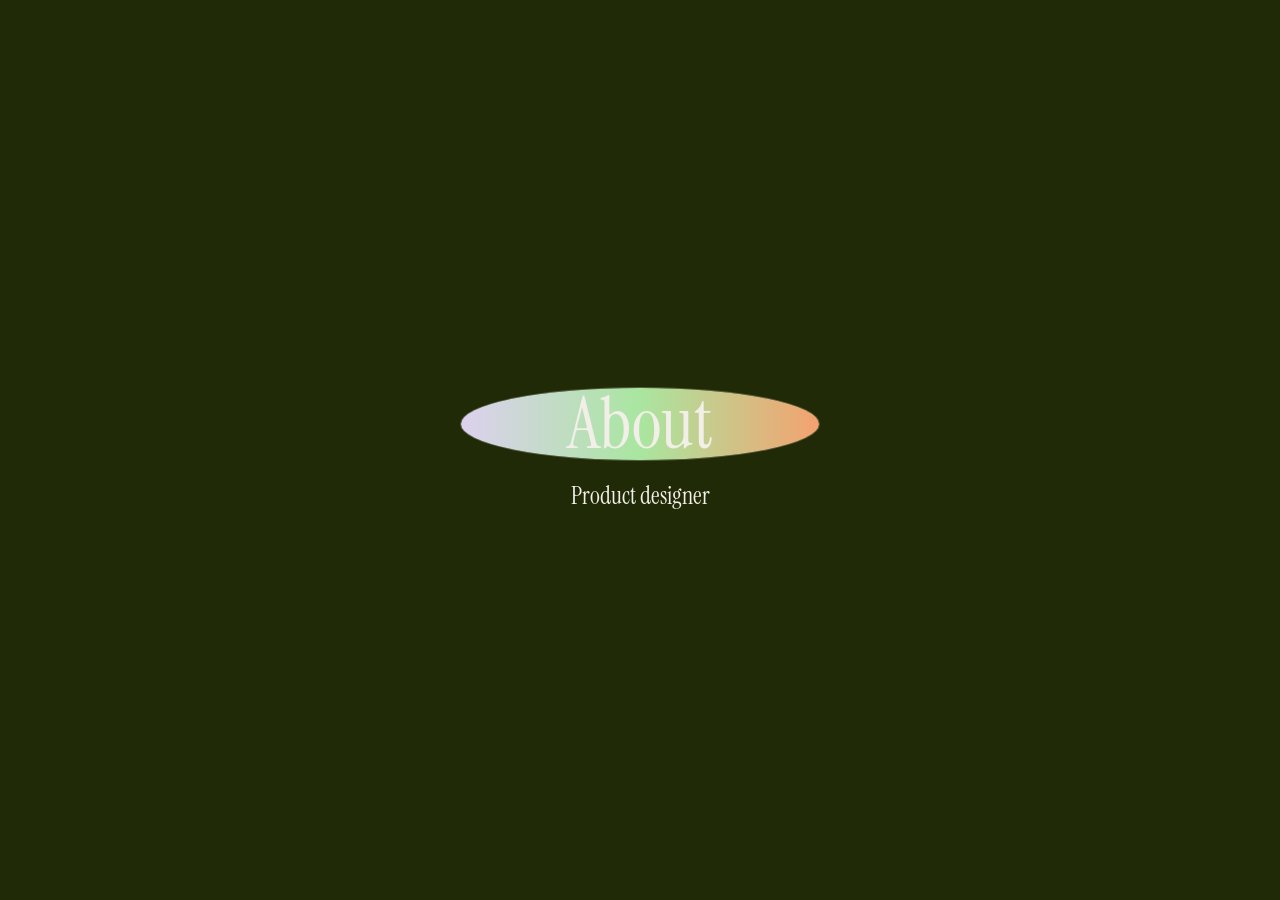
==== about.html @ 9cbb0973 "Initial portfolio site" ====
<!doctype html>
<html lang="fr">
  <head>
    <meta charset="UTF-8" />
    <meta name="viewport" content="width=device-width, initial-scale=1.0" />
    <meta name="description" content="About Chloé Chen, Product Designer in Paris." />
    <title>About — Chloé Chen</title>
    <link rel="preconnect" href="https://fonts.googleapis.com" />
    <link rel="preconnect" href="https://fonts.gstatic.com" crossorigin />
    <link
      href="https://fonts.googleapis.com/css2?family=Geist:wght@300;400;500;600&family=Instrument+Serif:ital,wght@0,400;1,400&display=swap"
      rel="stylesheet"
    />
    <link rel="stylesheet" href="./src/styles.css?v=15" />
  </head>
  <body class="is-loading" data-page="about">
    <a class="skip-link" href="#main">Aller au contenu</a>
    <div class="loader" id="loader" aria-hidden="true">
      <div class="loader-mark"><span>About</span><i></i></div>
      <p>Product designer</p>
    </div>
    <div class="page-texture" aria-hidden="true"></div>

    <header class="header" aria-label="Portfolio navigation">
      <a class="brand" href="./index.html" aria-label="Chloé Chen home">
        <span>CC</span>
        <strong>Chloé Chen</strong>
      </a>
      <div class="header-center">
        <span>Product designer</span>
        <span>Paris</span>
      </div>
      <nav class="nav" aria-label="Main navigation">
        <a href="./index.html">Home</a>
        <a href="./work.html">Work</a>
        <a class="is-active" href="./about.html">About</a>
        <a href="./contact.html">Contact</a>
      </nav>
    </header>

    <main class="page-main" id="main">
      <section class="about-page">
        <div class="about-copy reveal">
          <p class="eyebrow">About</p>
          <h1>I connect product logic, visual direction and interactive prototyping.</h1>
          <p>
            Product designer based in Paris, working across UX strategy, interface systems, brand expression,
            motion and vibe coding. This page will later hold the full personal story, experience and skills.
          </p>
        </div>
        <div class="about-image reveal">
          <img src="./assets/home/about.jpg" alt="Portrait and visual mood of Chloé Chen" loading="lazy" />
        </div>
      </section>
    </main>

    <script src="./src/main.js?v=13"></script>
  </body>
</html>
---- src/styles.css ----
:root {
  --paper: #f1efe7;
  --paper-deep: #e2dfd2;
  --ink: #344314;
  --ink-soft: rgba(52, 67, 20, 0.68);
  --night: #202a06;
  --lilac: #ddd1ef;
  --blue: #cfe9f8;
  --green: #a9e6a0;
  --orange: #f4a26f;
  --rose: #efb9c8;
  --cream: #fff9da;
  --line: rgba(52, 67, 20, 0.16);
  --line-strong: rgba(52, 67, 20, 0.34);
  --font-sans: "Geist", -apple-system, BlinkMacSystemFont, "Segoe UI", sans-serif;
  --font-serif: "Instrument Serif", Georgia, serif;
  --grid: minmax(20px, 50px) repeat(5, minmax(0, 1fr)) minmax(20px, 50px);
  --ease: cubic-bezier(0.22, 1, 0.36, 1);
}

* {
  box-sizing: border-box;
}

html {
  scroll-behavior: smooth;
  overflow-x: hidden;
  background: var(--paper);
}

body {
  margin: 0;
  overflow-x: hidden;
  color: var(--ink);
  background: var(--paper);
  font-family: var(--font-sans);
  font-size: 16px;
  font-weight: 300;
  line-height: 1.45;
  letter-spacing: 0;
}

body.lightbox-open,
body.is-loading {
  overflow: hidden;
}

body::before {
  position: fixed;
  inset: 0;
  z-index: 0;
  pointer-events: none;
  content: "";
  background-image: linear-gradient(
    90deg,
    transparent 49px,
    rgba(52, 67, 20, 0.08) 50px,
    transparent 51px
  );
  background-size: calc((100vw - 100px) / 5) 100%;
  background-position: 50px 0;
}

img {
  display: block;
  width: 100%;
}

a {
  color: inherit;
  text-decoration: none;
}

button {
  border: 0;
  color: inherit;
  font: inherit;
  cursor: pointer;
}

h1,
h2,
h3,
h4,
p,
dl,
dd {
  margin: 0;
}

main,
.header,
.page-texture {
  position: relative;
  z-index: 1;
}

.skip-link {
  position: fixed;
  top: 12px;
  left: 12px;
  z-index: 5000;
  padding: 10px 14px;
  background: var(--night);
  color: var(--paper);
  transform: translateY(-150%);
}

.skip-link:focus {
  transform: translateY(0);
}

.page-texture {
  position: fixed;
  inset: 0;
  z-index: 2;
  pointer-events: none;
  opacity: 0.18;
  mix-blend-mode: multiply;
  background-image: radial-gradient(circle at 20% 10%, rgba(255, 255, 255, 0.6), transparent 26%);
}

.loader {
  position: fixed;
  inset: 0;
  z-index: 4000;
  display: grid;
  place-items: center;
  gap: 18px;
  align-content: center;
  color: var(--paper);
  background: var(--night);
  transition: transform 900ms var(--ease), visibility 900ms var(--ease);
}

.loader.is-hidden {
  visibility: hidden;
  transform: translateY(-100%);
}

.loader-mark {
  position: relative;
  width: min(360px, 68vw);
  height: 74px;
  display: grid;
  place-items: center;
  border: 1px solid rgba(241, 239, 231, 0.26);
  border-radius: 50%;
  overflow: hidden;
}

.loader-mark span {
  position: relative;
  z-index: 2;
  font-family: var(--font-serif);
  font-size: clamp(42px, 9vw, 72px);
  line-height: 1;
}

.loader-mark i {
  position: absolute;
  inset: 0;
  transform: scaleX(0);
  transform-origin: left;
  background: linear-gradient(90deg, var(--lilac), var(--green), var(--orange));
  animation: loaderFill 1200ms var(--ease) forwards;
}

.loader p {
  font-family: var(--font-serif);
  font-size: 24px;
}

@keyframes loaderFill {
  to {
    transform: scaleX(1);
  }
}

.header {
  position: fixed;
  top: 0;
  left: 0;
  z-index: 1000;
  display: grid;
  grid-template-columns: 1fr 2fr 1fr;
  align-items: start;
  width: 100%;
  padding: 42px 50px;
  pointer-events: none;
}

.brand,
.nav a {
  pointer-events: auto;
}

.brand {
  display: inline-flex;
  align-items: center;
  gap: 12px;
  width: max-content;
  min-height: 44px;
  font-weight: 500;
}

.brand span {
  display: grid;
  place-items: center;
  width: 42px;
  height: 42px;
  border: 1px solid var(--line-strong);
  border-radius: 50%;
  font-size: 13px;
}

.brand strong,
.header-center,
.nav a,
.eyebrow {
  font-size: 13px;
  font-weight: 400;
}

.header-center {
  display: grid;
  grid-template-columns: 1fr 1fr;
  gap: 24px;
  color: var(--ink-soft);
}

.nav {
  display: flex;
  flex-direction: column;
  align-items: flex-end;
  gap: 5px;
}

.nav a {
  min-height: 30px;
  position: relative;
  transition: opacity 220ms ease, transform 220ms var(--ease);
}

.nav a:hover,
.nav a:focus-visible {
  opacity: 0.65;
  transform: translateX(-4px);
}

.nav a.is-active::before {
  position: absolute;
  top: 0.62em;
  left: -12px;
  width: 5px;
  height: 5px;
  border-radius: 50%;
  background: currentColor;
  content: "";
}

.hero {
  position: relative;
  isolation: isolate;
  min-height: 100svh;
  display: grid;
  place-items: center;
  padding: 132px 50px 86px;
  overflow: hidden;
}

.floating-field {
  position: absolute;
  inset: 0;
  z-index: 0;
  pointer-events: none;
  overflow: hidden;
  perspective: 900px;
}

.float-shape {
  position: absolute;
  display: block;
  will-change: transform;
  animation: drift 14s ease-in-out infinite alternate;
}

.float-shape--glow {
  width: clamp(520px, 38vw, 760px);
  aspect-ratio: 1;
  border-radius: 50%;
  opacity: 0.95;
  filter: blur(14px);
  background:
    radial-gradient(circle at 31% 32%, rgba(244, 103, 50, 0.98), transparent 34%),
    radial-gradient(circle at 61% 55%, rgba(218, 198, 235, 0.96), transparent 45%),
    radial-gradient(circle at 37% 72%, rgba(193, 228, 247, 0.64), transparent 42%);
}

.float-shape--mist {
  width: clamp(520px, 43vw, 860px);
  aspect-ratio: 1;
  border-radius: 50%;
  opacity: 0.96;
  filter: blur(16px);
  background:
    radial-gradient(circle at 44% 34%, rgba(193, 228, 247, 0.96), transparent 42%),
    radial-gradient(circle at 66% 68%, rgba(218, 198, 235, 0.94), transparent 46%);
}

.float-shape--mist::before {
  position: absolute;
  inset: 18% 24%;
  content: "";
  border-radius: 50%;
  opacity: 0.32;
  filter: blur(4px);
  background: repeating-linear-gradient(
    18deg,
    rgba(255, 255, 255, 0) 0 16px,
    rgba(255, 255, 255, 0.72) 17px 24px,
    rgba(255, 255, 255, 0) 25px 44px
  );
}

.float-shape--burst {
  width: clamp(120px, 13vw, 230px);
  aspect-ratio: 1;
  opacity: 0.95;
  background: conic-gradient(from 12deg, rgba(193, 228, 247, 0.95), rgba(218, 198, 235, 0.66), rgba(147, 221, 137, 0.88), rgba(193, 228, 247, 0.95));
  clip-path: polygon(
    50% 0%,
    61% 32%,
    95% 14%,
    68% 43%,
    100% 50%,
    68% 57%,
    95% 86%,
    61% 68%,
    50% 100%,
    39% 68%,
    5% 86%,
    32% 57%,
    0% 50%,
    32% 43%,
    5% 14%,
    39% 32%
  );
}

.float-shape--asterisk {
  width: clamp(58px, 5.2vw, 96px);
  aspect-ratio: 1;
  opacity: 0.96;
  background: linear-gradient(120deg, rgba(255, 255, 255, 0.78), rgba(147, 221, 137, 0.96));
  clip-path: polygon(
    42% 0,
    58% 0,
    58% 32%,
    86% 14%,
    100% 30%,
    70% 50%,
    100% 70%,
    86% 86%,
    58% 68%,
    58% 100%,
    42% 100%,
    42% 68%,
    14% 86%,
    0 70%,
    30% 50%,
    0 30%,
    14% 14%,
    42% 32%
  );
}

.float-shape--leaf {
  width: clamp(300px, 25vw, 520px);
  aspect-ratio: 1;
  border-radius: 50%;
  opacity: 0.96;
  background: #93dd89;
}

.float-shape--diamond {
  width: clamp(100px, 11vw, 190px);
  aspect-ratio: 1;
  opacity: 0.8;
  background: conic-gradient(from 45deg, rgba(193, 228, 247, 0.9), rgba(218, 198, 235, 0.82), rgba(147, 221, 137, 0.9), rgba(255, 249, 196, 0.72), rgba(193, 228, 247, 0.9));
  clip-path: polygon(50% 0, 100% 50%, 50% 100%, 0 50%);
}

.shape-dawn {
  left: 8vw;
  top: 17vh;
  animation-delay: -1s;
}

.shape-sky {
  right: 1vw;
  top: 21vh;
  animation-delay: -3s;
}

.shape-spark {
  left: 4vw;
  top: 33vh;
  animation-delay: -2s;
}

.shape-asterisk {
  left: 23vw;
  top: 24vh;
  animation-delay: -6s;
}

.shape-leaf {
  right: -15vw;
  bottom: 4vh;
  animation-delay: -5s;
}

.shape-diamond {
  right: 19vw;
  bottom: 8vh;
  animation-delay: -4s;
}

@keyframes drift {
  0% {
    transform: translate3d(0, 0, 0) rotate(-2deg);
  }
  100% {
    transform: translate3d(12px, -16px, 40px) rotate(3deg);
  }
}

.hero-content {
  position: relative;
  z-index: 3;
  width: min(1240px, 100%);
  margin-top: 24px;
  text-align: center;
}

.pill {
  display: inline-flex;
  align-items: center;
  min-height: 34px;
  margin-bottom: 34px;
  padding: 6px 16px;
  border: 1px solid var(--line-strong);
  border-radius: 50px;
  background: rgba(241, 239, 231, 0.48);
  backdrop-filter: blur(12px);
  font-size: 14px;
  font-weight: 400;
}

.hero h1 {
  max-width: 1180px;
  margin: 0 auto;
  font-family: var(--font-serif);
  font-size: clamp(56px, 6.15vw, 118px);
  font-weight: 400;
  line-height: 1.05;
}

.hero-actions {
  display: grid;
  grid-template-columns: minmax(0, 520px) auto;
  gap: 40px;
  align-items: end;
  max-width: 1060px;
  margin: 66px auto 0;
  padding-top: 28px;
  border-top: 1px solid var(--line);
  text-align: left;
}

.hero-actions p {
  color: var(--ink-soft);
  font-size: 18px;
}

.round-link {
  display: inline-flex;
  align-items: center;
  justify-self: end;
  gap: 14px;
  min-height: 48px;
  font-weight: 500;
}

.round-link i {
  display: grid;
  place-items: center;
  width: 46px;
  height: 46px;
  border: 1px solid currentColor;
  border-radius: 50%;
  font-style: normal;
  transition: transform 220ms var(--ease), background 220ms ease, color 220ms ease;
}

.round-link:hover i,
.round-link:focus-visible i {
  color: var(--paper);
  background: var(--ink);
  transform: translateY(4px);
}

.practice {
  position: relative;
  z-index: 3;
  min-height: 240vh;
  display: block;
  padding: 0 50px;
  overflow: visible;
}

.orbit-wrap {
  position: fixed;
  top: 50%;
  left: 50%;
  width: min(820px, 66vw);
  margin: 0;
  aspect-ratio: 1;
  display: grid;
  place-items: center;
  opacity: 0;
  visibility: hidden;
  pointer-events: none;
  transform: translate3d(-50%, -50%, 0);
  transition: opacity 120ms linear, visibility 120ms linear;
  will-change: transform;
}

.orbit-wrap.is-active {
  opacity: 1;
  visibility: visible;
}

.skill-orbit {
  position: absolute;
  inset: 10.5%;
  border: 1.4px solid rgba(52, 67, 20, 0.32);
  border-radius: 50%;
  opacity: 0;
  will-change: opacity, transform;
}

.skill-globe {
  position: absolute;
  width: clamp(260px, 20vw, 430px);
  aspect-ratio: 1;
  display: grid;
  place-items: center;
  border-radius: 50%;
  color: rgba(255, 255, 255, 0.95);
  font-family: var(--font-serif);
  font-size: clamp(34px, 2.15vw, 48px);
  line-height: 0.95;
  text-align: center;
  opacity: 1;
  isolation: isolate;
  transform-origin: center;
  will-change: opacity, transform;
}

.skill-globe::before {
  position: absolute;
  inset: -16%;
  content: "";
  border-radius: 50%;
  z-index: -2;
  opacity: 0.96;
  filter: blur(14px);
  background: var(--globe-bg);
}

.skill-globe::after {
  position: absolute;
  inset: 18%;
  z-index: -1;
  content: "";
  border-radius: 50%;
  opacity: 0.3;
  filter: blur(5px);
  background: repeating-linear-gradient(
    20deg,
    rgba(255, 255, 255, 0) 0 20px,
    rgba(255, 255, 255, 0.7) 21px 31px,
    rgba(255, 255, 255, 0) 32px 56px
  );
}

.skill-globe span {
  position: relative;
  z-index: 2;
  opacity: 0;
  text-shadow: 0 1px 12px rgba(52, 67, 20, 0.1);
  will-change: opacity;
}

.skill-globe--interaction {
  left: -6%;
  top: -9%;
  --globe-bg:
    radial-gradient(circle at 38% 32%, rgba(193, 228, 247, 0.98), transparent 42%),
    radial-gradient(circle at 66% 64%, rgba(218, 198, 235, 0.94), transparent 48%);
}

.skill-globe--ui {
  right: -9%;
  top: 27%;
  --globe-bg:
    radial-gradient(circle at 34% 36%, rgba(193, 228, 247, 0.92), transparent 38%),
    radial-gradient(circle at 67% 61%, rgba(147, 221, 137, 0.96), transparent 49%);
}

.skill-globe--visual {
  left: 16%;
  bottom: -22%;
  --globe-bg:
    radial-gradient(circle at 35% 36%, rgba(244, 103, 50, 0.98), transparent 37%),
    radial-gradient(circle at 66% 67%, rgba(218, 198, 235, 0.94), transparent 48%);
}

.orbit-wrap p {
  position: relative;
  z-index: 2;
  font-family: var(--font-serif);
  font-size: clamp(34px, 2.6vw, 56px);
  line-height: 0.98;
  text-align: center;
  opacity: 0;
  will-change: opacity, transform;
}

.eyebrow {
  margin-bottom: 20px;
  color: var(--ink-soft);
  text-transform: uppercase;
}

.work-caption h2,
.case-title h2,
.contact h2 {
  font-family: var(--font-serif);
  font-size: clamp(44px, 6.4vw, 104px);
  font-weight: 400;
  line-height: 0.95;
}

.work-stage {
  position: relative;
  z-index: 4;
  min-height: 130vh;
  display: grid;
  grid-template-columns: var(--grid);
  align-items: center;
  padding: 8vh 0 14vh;
}

body[data-page="home"] .work-stage {
  min-height: 112vh;
}

.screen-device {
  position: sticky;
  top: 15vh;
  grid-column: 2 / 7;
  width: min(1040px, 86vw);
  justify-self: center;
  overflow: hidden;
  border: 1px solid var(--line-strong);
  border-radius: 26px;
  background: #171a12;
  box-shadow: 0 60px 120px rgba(32, 42, 6, 0.24);
}

.device-bar {
  display: flex;
  gap: 8px;
  padding: 14px 18px;
  border-bottom: 1px solid rgba(255, 255, 255, 0.1);
}

.device-bar span {
  width: 10px;
  height: 10px;
  border-radius: 50%;
  background: var(--paper);
  opacity: 0.45;
}

.device-screen {
  aspect-ratio: 16 / 10;
  overflow: hidden;
}

.device-screen img {
  height: 100%;
  object-fit: cover;
  object-position: top;
}

.work-cursor {
  position: absolute;
  left: 50%;
  top: 48%;
  z-index: 5;
  display: grid;
  place-items: center;
  width: 112px;
  height: 112px;
  border-radius: 50%;
  color: var(--ink);
  background: rgba(157, 219, 137, 0.58);
  backdrop-filter: blur(14px);
  text-align: center;
  font-family: var(--font-serif);
  font-size: 20px;
  line-height: 0.95;
  transform: translate(-50%, -50%);
  transition: transform 260ms var(--ease), background 260ms ease;
}

.work-cursor:hover,
.work-cursor:focus-visible {
  background: var(--green);
  transform: translate(-50%, -50%) scale(1.08);
}

.work-caption {
  grid-column: 3 / 6;
  max-width: 620px;
  margin-top: 14vh;
}

.work-caption p:last-child {
  margin-top: 20px;
  color: var(--ink-soft);
  font-size: 18px;
}

.project-index {
  position: relative;
  z-index: 5;
  padding: 6vh 50px 14vh;
}

.home-process {
  position: relative;
  z-index: 5;
  display: grid;
  grid-template-columns: var(--grid);
  padding: 12vh 0 16vh;
  background: var(--paper-deep);
}

.home-process .process-headline,
.home-process .disk-stack {
  grid-column: 2 / 7;
}

.home-process .disk h3 {
  margin-top: 6px;
  font-family: var(--font-serif);
  font-size: clamp(28px, 3vw, 48px);
  font-weight: 400;
  line-height: 1;
}

.home-contact {
  position: relative;
  z-index: 5;
  display: grid;
  place-items: center;
  min-height: 78vh;
  padding: 10vh 50px;
  color: var(--paper);
  background: var(--night);
}

.home-contact::before {
  position: absolute;
  inset: 0;
  content: "";
  opacity: 0.28;
  background:
    radial-gradient(circle at 24% 24%, var(--lilac), transparent 30%),
    radial-gradient(circle at 76% 68%, var(--green), transparent 24%),
    radial-gradient(circle at 50% 100%, var(--orange), transparent 30%);
}

.home-links {
  display: flex;
  justify-content: center;
  gap: 24px;
  margin-top: 34px;
}

.page-main {
  position: relative;
  z-index: 5;
  min-height: 100svh;
  padding: 18vh 50px 10vh;
}

.page-hero {
  max-width: 1080px;
  min-height: 56vh;
  display: flex;
  flex-direction: column;
  justify-content: flex-end;
  padding-bottom: 8vh;
}

.page-hero h1,
.about-copy h1,
.contact-page h1 {
  max-width: 980px;
  font-family: var(--font-serif);
  font-size: clamp(58px, 8vw, 132px);
  font-weight: 400;
  line-height: 0.92;
}

.page-hero > p:last-child,
.about-copy > p,
.contact-page > p {
  max-width: 620px;
  margin-top: 26px;
  color: var(--ink-soft);
  font-size: 18px;
}

.project-index--page {
  padding: 0 0 12vh;
}

.work-detail {
  display: grid;
  grid-template-columns: minmax(0, 0.75fr) minmax(0, 1.25fr);
  gap: 42px;
  align-items: center;
  padding: 12vh 0;
  border-top: 1px solid var(--line);
}

.work-detail-copy h2 {
  font-family: var(--font-serif);
  font-size: clamp(54px, 7vw, 112px);
  font-weight: 400;
  line-height: 0.92;
}

.work-detail-copy p:last-child {
  margin-top: 22px;
  color: var(--ink-soft);
  font-size: 18px;
}

.work-detail-image {
  overflow: hidden;
  border: 1px solid var(--line);
  border-radius: 22px;
  background: var(--paper-deep);
  box-shadow: 0 42px 90px rgba(52, 67, 20, 0.13);
}

.work-detail-image img {
  aspect-ratio: 1.45;
  object-fit: cover;
  object-position: top;
}

.about-page {
  display: grid;
  grid-template-columns: minmax(0, 1.1fr) minmax(260px, 0.72fr);
  gap: 56px;
  align-items: end;
  min-height: 72vh;
}

.about-image {
  overflow: hidden;
  border: 1px solid var(--line);
  border-radius: 46% 54% 48% 52%;
  background: var(--paper-deep);
}

.about-image img {
  aspect-ratio: 0.82;
  height: 100%;
  object-fit: cover;
}

.page-main--contact {
  display: grid;
  place-items: center;
  color: var(--paper);
  background: var(--night);
}

.contact-page {
  max-width: 1000px;
  text-align: center;
}

.contact-page .eyebrow,
.contact-page > p {
  color: rgba(241, 239, 231, 0.74);
}

.contact-page > p {
  margin-right: auto;
  margin-left: auto;
}

.project-line {
  display: grid;
  grid-template-columns: 70px 1.2fr 1.2fr 46px;
  align-items: center;
  min-height: 118px;
  border-top: 1px solid var(--line);
}

.project-line:last-child {
  border-bottom: 1px solid var(--line);
}

.project-line span,
.project-line em {
  color: var(--ink-soft);
  font-style: normal;
}

.project-line strong {
  font-family: var(--font-serif);
  font-size: clamp(36px, 4.5vw, 74px);
  font-weight: 400;
}

.project-line i {
  display: grid;
  place-items: center;
  width: 44px;
  height: 44px;
  border: 1px solid var(--line);
  border-radius: 50%;
  font-style: normal;
}

.case {
  position: relative;
  z-index: 5;
  background: var(--paper-deep);
}

.case-hero {
  display: grid;
  grid-template-columns: var(--grid);
  gap: 30px;
  padding: 16vh 0 8vh;
}

.case-hero--wms {
  min-height: 86vh;
  align-items: end;
}

.case-title {
  grid-column: 2 / 6;
}

.case-title h1 {
  font-family: var(--font-serif);
  font-size: clamp(58px, 8vw, 138px);
  font-weight: 400;
  line-height: 0.92;
}

.case-lede {
  max-width: 760px;
  margin-top: 34px;
  color: var(--ink-soft);
  font-size: clamp(18px, 1.5vw, 24px);
  line-height: 1.45;
}

.case-meta {
  grid-column: 6 / 7;
  display: grid;
  gap: 22px;
  align-self: end;
}

.case-meta div {
  padding-top: 14px;
  border-top: 1px solid var(--line);
}

.case-meta dt {
  color: var(--ink-soft);
  font-size: 12px;
  text-transform: uppercase;
}

.case-meta dd {
  margin-top: 6px;
  font-weight: 400;
}

.case-visual-hero {
  position: relative;
  z-index: 3;
  width: min(1280px, calc(100vw - 100px));
  margin: 0 auto 12vh;
  overflow: hidden;
  border: 1px solid var(--line);
  border-radius: 18px;
  background: var(--paper);
  box-shadow: 0 50px 110px rgba(52, 67, 20, 0.14);
}

.case-visual-hero img {
  aspect-ratio: 16 / 9;
  object-fit: cover;
  object-position: top;
}

.snapshot-strip {
  display: grid;
  grid-template-columns: var(--grid);
  gap: 22px;
  padding: 0 0 12vh;
}

.snapshot-item {
  min-height: 210px;
  padding: 24px 0 0;
  border-top: 1px solid var(--line-strong);
}

.snapshot-item:nth-child(1) {
  grid-column: 2 / 4;
}

.snapshot-item:nth-child(2) {
  grid-column: 4 / 6;
}

.snapshot-item:nth-child(3) {
  grid-column: 6 / 7;
}

.snapshot-item span,
.decision-card span,
.impact-points span {
  color: var(--ink-soft);
  font-size: 12px;
  text-transform: uppercase;
}

.snapshot-item p {
  margin-top: 18px;
  font-family: var(--font-serif);
  font-size: clamp(28px, 3vw, 44px);
  line-height: 1;
}

.story-block {
  display: grid;
  grid-template-columns: var(--grid);
  gap: 28px;
  padding: 8vh 0 14vh;
}

.story-copy {
  grid-column: 2 / 4;
  align-self: center;
}

.story-number {
  display: inline-grid;
  place-items: center;
  width: 54px;
  height: 54px;
  margin-bottom: 30px;
  border: 1px solid var(--line-strong);
  border-radius: 50%;
  font-family: var(--font-serif);
  font-size: 24px;
}

.story-copy h3,
.process-headline,
.impact h3 {
  font-family: var(--font-serif);
  font-size: clamp(38px, 5vw, 76px);
  font-weight: 400;
  line-height: 0.98;
}

.story-copy p,
.impact-copy p {
  margin-top: 24px;
  color: var(--ink-soft);
  font-size: 18px;
}

.story-image {
  grid-column: 4 / 7;
  position: relative;
  overflow: hidden;
  border: 1px solid var(--line);
  border-radius: 20px;
  background: var(--paper);
  box-shadow: 0 40px 90px rgba(52, 67, 20, 0.13);
}

.story-image img {
  height: 100%;
  min-height: 520px;
  object-fit: cover;
}

.story-image span {
  position: absolute;
  right: 18px;
  bottom: 18px;
  padding: 9px 13px;
  border-radius: 50px;
  color: var(--paper);
  background: rgba(32, 42, 6, 0.78);
  font-size: 13px;
  font-weight: 400;
}

.process-stack {
  min-height: 120vh;
  display: grid;
  grid-template-columns: var(--grid);
  padding: 10vh 0 14vh;
}

.process-headline {
  grid-column: 2 / 6;
  max-width: 950px;
  margin-bottom: 9vh;
}

.disk-stack {
  grid-column: 2 / 7;
  display: grid;
  gap: 0;
}

.disk {
  position: sticky;
  top: 18vh;
  display: grid;
  grid-template-columns: minmax(260px, 470px) minmax(260px, 440px);
  gap: 52px;
  align-items: center;
  min-height: 170px;
  padding: 12px 0;
}

.disk:nth-child(2) {
  top: calc(18vh + 48px);
}

.disk:nth-child(3) {
  top: calc(18vh + 96px);
}

.disk:nth-child(4) {
  top: calc(18vh + 144px);
}

.disk-graphic {
  height: 116px;
  border-radius: 50%;
  background: conic-gradient(from 120deg, var(--tone-a), var(--tone-b), var(--tone-a));
  box-shadow: inset 0 -20px 40px rgba(32, 42, 6, 0.08), 0 24px 45px rgba(52, 67, 20, 0.12);
  transform: perspective(700px) rotateX(63deg);
}

.disk span {
  color: var(--ink-soft);
  font-size: 13px;
}

.disk h4 {
  margin-top: 6px;
  font-family: var(--font-serif);
  font-size: clamp(28px, 3vw, 48px);
  font-weight: 400;
  line-height: 1;
}

.disk p {
  margin-top: 12px;
  color: var(--ink-soft);
}

.evidence-grid {
  display: grid;
  grid-template-columns: var(--grid);
  gap: 22px;
  padding: 8vh 0 16vh;
}

.evidence-card {
  min-width: 0;
  padding: 0;
  overflow: hidden;
  border: 1px solid var(--line);
  border-radius: 20px;
  background: var(--paper);
  text-align: left;
  transition: transform 260ms var(--ease), box-shadow 260ms ease;
}

button.evidence-card {
  color: inherit;
  font: inherit;
  cursor: zoom-in;
}

.evidence-card:nth-child(1) {
  grid-column: 2 / 5;
}

.evidence-card:nth-child(2) {
  grid-column: 5 / 7;
  margin-top: 12vh;
}

.evidence-card:nth-child(3) {
  grid-column: 2 / 4;
  margin-top: -4vh;
}

.evidence-card:nth-child(4) {
  grid-column: 4 / 7;
}

.evidence-card:hover,
.evidence-card:focus-visible {
  box-shadow: 0 30px 70px rgba(52, 67, 20, 0.13);
  transform: translateY(-8px);
}

.evidence-card img {
  aspect-ratio: 1.35;
  object-fit: cover;
  object-position: top;
}

.evidence-card strong,
.evidence-card span {
  display: block;
  padding: 0 18px;
}

.evidence-card strong {
  margin-top: 18px;
  font-family: var(--font-serif);
  font-size: 30px;
  font-weight: 400;
}

.evidence-card span {
  margin: 6px 0 20px;
  color: var(--ink-soft);
}

.impact {
  display: grid;
  grid-template-columns: var(--grid);
  gap: 32px;
  align-items: center;
  padding: 10vh 0 18vh;
}

.impact-copy {
  grid-column: 2 / 5;
}

.impact-image {
  grid-column: 5 / 7;
  overflow: hidden;
  border: 1px solid var(--line);
  border-radius: 20px;
  background: var(--paper);
}

.decision-grid {
  display: grid;
  grid-template-columns: var(--grid);
  gap: 24px;
  padding: 8vh 0 16vh;
}

.decision-copy {
  grid-column: 2 / 5;
  margin-bottom: 5vh;
}

.decision-copy h2,
.system-copy h2 {
  font-family: var(--font-serif);
  font-size: clamp(44px, 6.4vw, 104px);
  font-weight: 400;
  line-height: 0.95;
}

.decision-card {
  min-height: 360px;
  padding: 24px;
  border: 1px solid var(--line);
  border-radius: 20px;
  background: rgba(241, 239, 231, 0.66);
}

.decision-card:nth-child(2) {
  grid-column: 2 / 4;
}

.decision-card:nth-child(3) {
  grid-column: 4 / 6;
  margin-top: 12vh;
}

.decision-card:nth-child(4) {
  grid-column: 6 / 7;
  margin-top: 24vh;
}

.decision-card h3 {
  margin-top: 64px;
  font-family: var(--font-serif);
  font-size: clamp(30px, 3vw, 48px);
  font-weight: 400;
  line-height: 1;
}

.decision-card p {
  margin-top: 18px;
  color: var(--ink-soft);
}

.system-showcase {
  display: grid;
  grid-template-columns: var(--grid);
  gap: 28px;
  padding: 8vh 0 16vh;
}

.system-copy {
  grid-column: 2 / 5;
  position: sticky;
  top: 20vh;
  align-self: start;
}

.system-copy p:last-child {
  max-width: 560px;
  margin-top: 24px;
  color: var(--ink-soft);
  font-size: 18px;
}

.system-gallery {
  grid-column: 5 / 7;
  display: grid;
  gap: 22px;
}

.system-figure {
  margin: 0;
  overflow: hidden;
  border: 1px solid var(--line);
  border-radius: 20px;
  background: var(--paper);
  box-shadow: 0 30px 80px rgba(52, 67, 20, 0.1);
}

.system-figure--large {
  transform: translateX(-20%);
}

.system-figure img {
  aspect-ratio: 16 / 9;
  object-fit: cover;
  object-position: top;
}

.system-figure figcaption {
  padding: 14px 18px 18px;
  color: var(--ink-soft);
  font-size: 13px;
}

.impact--wms {
  align-items: start;
}

.impact-points {
  grid-column: 5 / 7;
  display: grid;
  gap: 0;
  border-top: 1px solid var(--line-strong);
}

.impact-points p {
  display: grid;
  grid-template-columns: 54px 1fr;
  gap: 18px;
  padding: 24px 0;
  border-bottom: 1px solid var(--line);
  font-family: var(--font-serif);
  font-size: clamp(24px, 2.3vw, 36px);
  line-height: 1;
}

.project-next {
  display: flex;
  justify-content: center;
  gap: 18px;
  padding: 0 50px 16vh;
}

.contact {
  position: relative;
  z-index: 5;
  display: grid;
  place-items: center;
  min-height: 92vh;
  padding: 10vh 50px;
  color: var(--paper);
  background: var(--night);
}

.contact::before {
  position: absolute;
  inset: 0;
  content: "";
  opacity: 0.28;
  background:
    radial-gradient(circle at 20% 20%, var(--lilac), transparent 28%),
    radial-gradient(circle at 80% 65%, var(--green), transparent 24%),
    radial-gradient(circle at 50% 100%, var(--orange), transparent 30%);
}

.contact-inner {
  position: relative;
  max-width: 900px;
  text-align: center;
}

.contact .eyebrow,
.contact p {
  color: rgba(241, 239, 231, 0.72);
}

.contact h2 {
  margin-bottom: 24px;
}

.contact p:last-child {
  max-width: 560px;
  margin: 0 auto;
  font-size: 18px;
}

.reveal {
  opacity: 0;
  transform: translateY(34px);
  transition: opacity 760ms var(--ease), transform 760ms var(--ease);
}

.reveal.is-visible {
  opacity: 1;
  transform: translateY(0);
}

.lightbox {
  width: min(1120px, calc(100vw - 32px));
  max-height: calc(100vh - 32px);
  padding: 0;
  border: 0;
  border-radius: 18px;
  background: transparent;
}

.lightbox::backdrop {
  background: rgba(15, 17, 10, 0.78);
  backdrop-filter: blur(12px);
}

.lightbox img {
  max-height: calc(100vh - 32px);
  border-radius: 18px;
  object-fit: contain;
  background: var(--paper);
}

.lightbox-close {
  position: fixed;
  top: 22px;
  right: 22px;
  z-index: 2;
  width: 48px;
  height: 48px;
  border-radius: 50%;
  color: var(--ink);
  background: var(--paper);
  font-size: 32px;
  line-height: 1;
}

@media (max-width: 900px) {
  body::before {
    background-image: none;
  }

  .header {
    grid-template-columns: 1fr auto;
    padding: 22px 20px;
  }

  .header-center {
    display: none;
  }

  .nav {
    gap: 2px;
  }

  .brand strong {
    display: none;
  }

  .hero {
    padding: 96px 20px 56px;
  }

  .hero h1 {
    font-size: clamp(42px, 11.5vw, 76px);
    line-height: 1.08;
  }

  .hero-actions {
    grid-template-columns: 1fr;
    text-align: center;
  }

  .round-link {
    justify-self: center;
  }

  .practice {
    min-height: 240vh;
    padding: 0 20px;
  }

  .orbit-wrap {
    top: 50%;
    width: min(620px, 92vw);
  }

  .skill-globe {
    width: clamp(190px, 42vw, 260px);
    font-size: clamp(24px, 4.8vw, 34px);
  }

  .work-stage,
  .case-hero,
  .story-block,
  .process-stack,
  .home-process,
  .evidence-grid,
  .impact {
    grid-template-columns: 20px minmax(0, 1fr) 20px;
  }

  .screen-device,
  .work-caption,
  .case-title,
  .case-meta,
  .story-copy,
  .story-image,
  .process-headline,
  .disk-stack,
  .home-process .process-headline,
  .home-process .disk-stack,
  .impact-copy,
  .impact-image {
    grid-column: 2 / 3;
  }

  .screen-device,
  .disk {
    position: relative;
    top: auto;
  }

  .work-stage {
    min-height: auto;
    padding: 10vh 0;
  }

  .work-cursor {
    position: relative;
    grid-column: 2 / 3;
    left: auto;
    top: auto;
    justify-self: center;
    margin: 28px 0;
    transform: none;
  }

  .work-cursor:hover,
  .work-cursor:focus-visible {
    transform: scale(1.06);
  }

  .project-index {
    padding: 4vh 20px 10vh;
  }

  .home-process {
    padding: 9vh 0 11vh;
  }

  .home-contact {
    min-height: 70vh;
    padding: 8vh 20px;
  }

  .home-links {
    flex-direction: column;
    align-items: center;
    gap: 12px;
  }

  .page-main {
    padding: 14vh 20px 8vh;
  }

  .page-hero {
    min-height: 48vh;
  }

  .work-detail,
  .about-page {
    grid-template-columns: 1fr;
  }

  .work-detail {
    gap: 28px;
    padding: 8vh 0;
  }

  .about-page {
    gap: 32px;
    align-items: start;
  }

  .about-image {
    max-width: 430px;
  }

  .project-line {
    grid-template-columns: 44px 1fr;
    gap: 8px 16px;
    min-height: 132px;
  }

  .project-line em {
    grid-column: 2 / 3;
  }

  .project-line i {
    display: none;
  }

  .case-hero {
    padding-top: 10vh;
  }

  .story-image img {
    min-height: 280px;
  }

  .disk {
    grid-template-columns: 1fr;
    gap: 18px;
    padding: 20px 0;
  }

  .disk-graphic {
    height: 82px;
  }

  .evidence-card:nth-child(n) {
    grid-column: 2 / 3;
    margin-top: 0;
  }

  .case-hero--wms {
    min-height: 74vh;
  }

  .case-title h1 {
    font-size: clamp(48px, 12vw, 86px);
  }

  .case-lede {
    font-size: 17px;
  }

  .case-visual-hero {
    width: calc(100vw - 40px);
    margin-bottom: 8vh;
  }

  .snapshot-strip,
  .decision-grid,
  .system-showcase {
    grid-template-columns: 20px minmax(0, 1fr) 20px;
  }

  .snapshot-item:nth-child(n),
  .decision-copy,
  .decision-card:nth-child(n),
  .system-copy,
  .system-gallery,
  .impact-points {
    grid-column: 2 / 3;
    margin-top: 0;
  }

  .snapshot-item {
    min-height: auto;
    padding-bottom: 28px;
  }

  .decision-card {
    min-height: auto;
  }

  .decision-card h3 {
    margin-top: 42px;
  }

  .system-copy {
    position: relative;
    top: auto;
  }

  .system-figure--large {
    transform: none;
  }

  .project-next {
    flex-direction: column;
    align-items: center;
    padding: 0 20px 12vh;
  }
}

@media (max-width: 560px) {
  body {
    font-size: 15px;
  }

  .header {
    align-items: start;
  }

  .nav a {
    min-height: 28px;
    font-size: 12px;
  }

  .brand span {
    width: 38px;
    height: 38px;
  }

  .shape-dawn {
    left: -130px;
    top: 22vh;
  }

  .shape-sky,
  .shape-spark,
  .shape-diamond {
    display: none;
  }

  .shape-leaf {
    right: -110px;
    bottom: 14vh;
  }

  .pill {
    font-size: 12px;
  }

  .hero-actions p,
  .work-caption p:last-child,
  .story-copy p,
  .impact-copy p,
  .contact p:last-child {
    font-size: 16px;
  }

  .orbit-wrap {
    width: 92vw;
  }

  .skill-globe--interaction {
    left: -9%;
    top: -8%;
  }

  .skill-globe--ui {
    right: -13%;
    top: 25%;
  }

  .skill-globe--visual {
    left: 13%;
    bottom: -24%;
  }

  .screen-device {
    border-radius: 16px;
  }

  .device-screen {
    aspect-ratio: 4 / 3;
  }

  .story-copy h3,
  .process-headline,
  .impact h3 {
    font-size: clamp(34px, 11vw, 52px);
  }

  .case-title h2,
  .contact h2,
  .work-caption h2 {
    font-size: clamp(42px, 13vw, 68px);
  }
}

@media (prefers-reduced-motion: reduce) {
  *,
  *::before,
  *::after {
    scroll-behavior: auto !important;
    animation-duration: 0.01ms !important;
    animation-iteration-count: 1 !important;
    transition-duration: 0.01ms !important;
  }

  .reveal {
    opacity: 1;
    transform: none;
  }
}
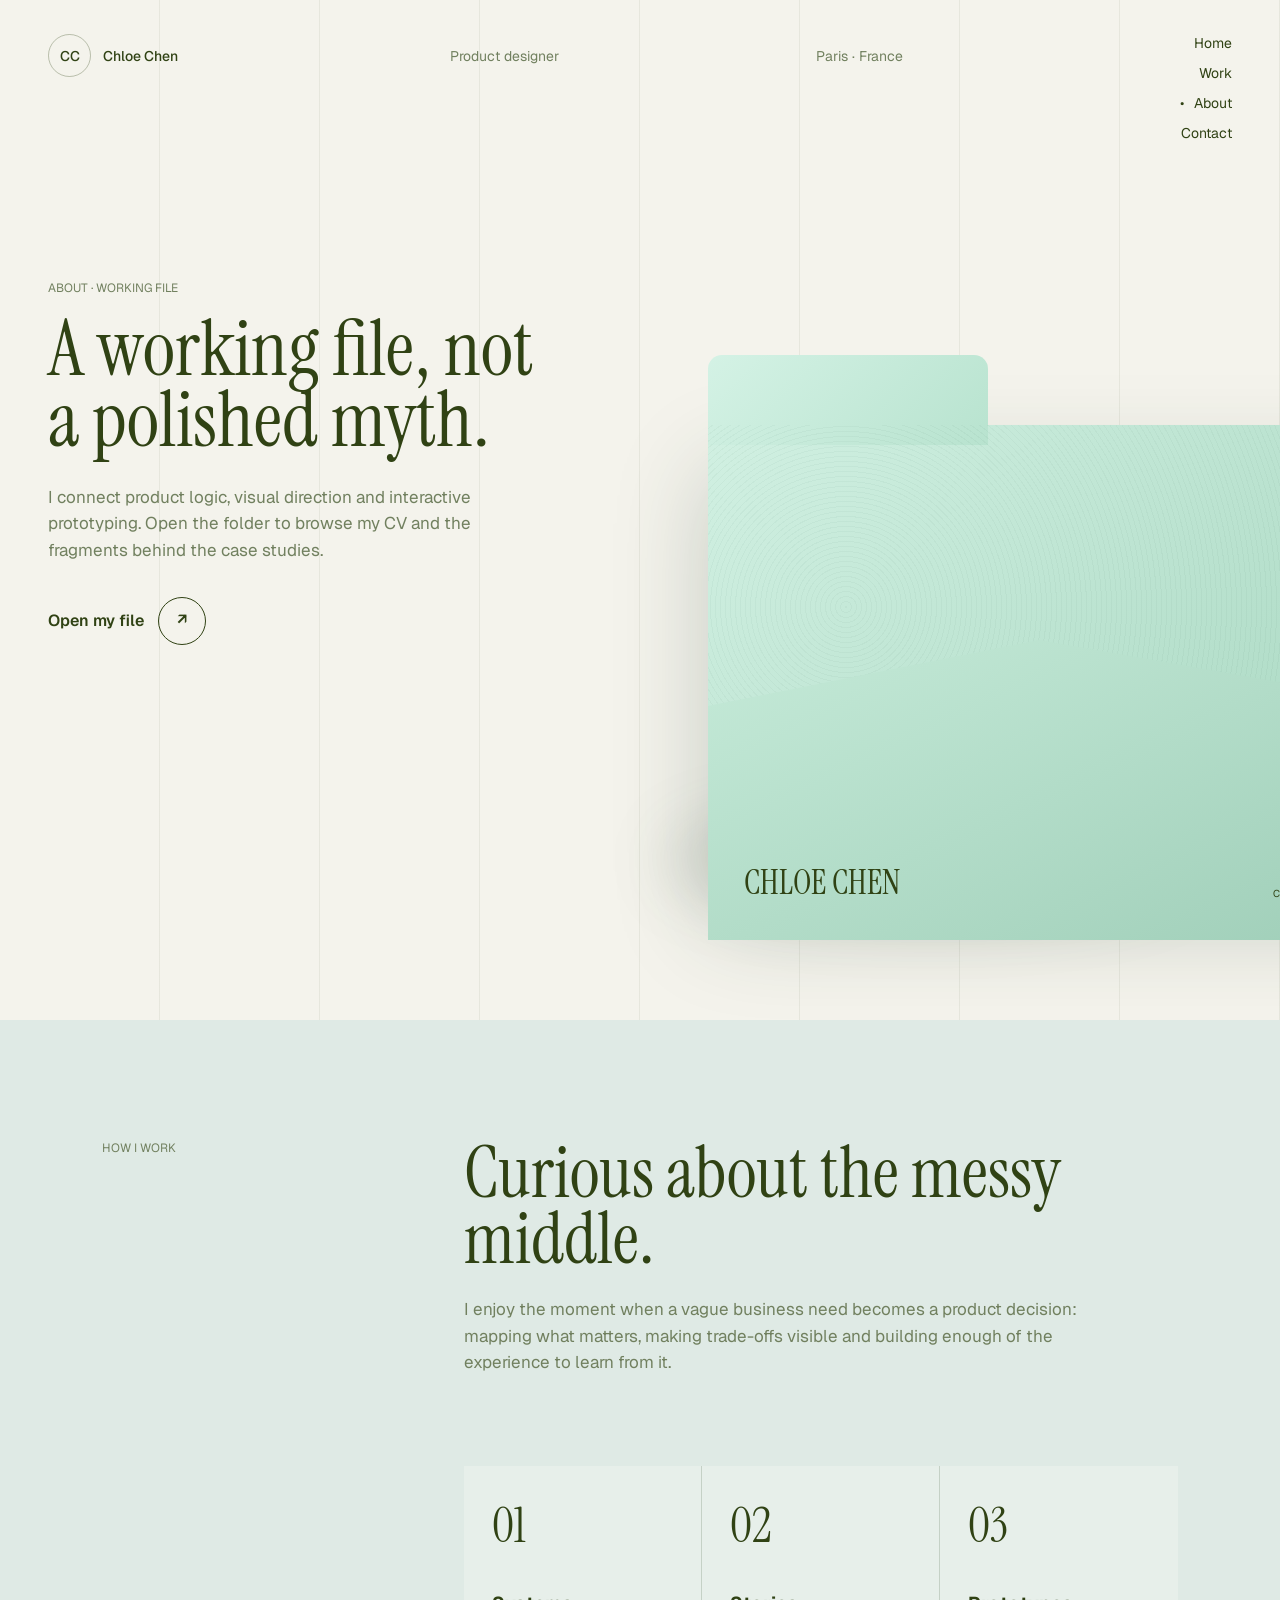
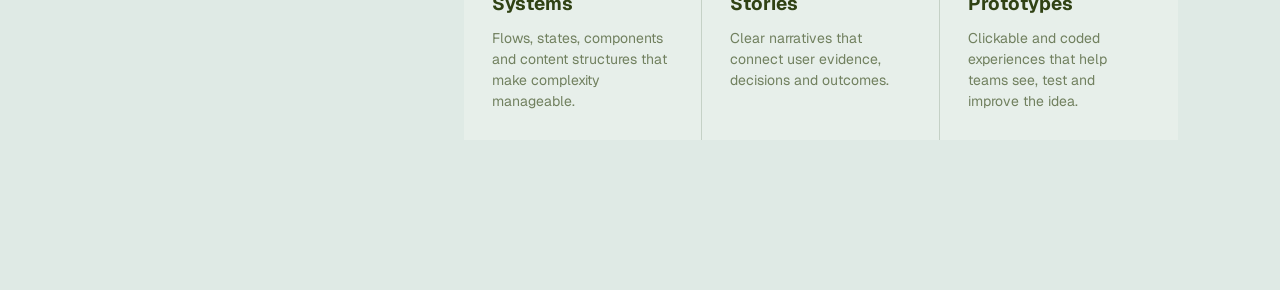
==== commit 183808b8: "Launch redesigned home and about pages" ====
--- a/about.html
+++ b/about.html
@@ -1,59 +1,20 @@
 <!doctype html>
-<html lang="fr">
+<html lang="en">
   <head>
     <meta charset="UTF-8" />
-    <meta name="viewport" content="width=device-width, initial-scale=1.0" />
-    <meta name="description" content="About Chloé Chen, Product Designer in Paris." />
-    <title>About — Chloé Chen</title>
-    <link rel="preconnect" href="https://fonts.googleapis.com" />
-    <link rel="preconnect" href="https://fonts.gstatic.com" crossorigin />
-    <link
-      href="https://fonts.googleapis.com/css2?family=Geist:wght@300;400;500;600&family=Instrument+Serif:ital,wght@0,400;1,400&display=swap"
-      rel="stylesheet"
-    />
-    <link rel="stylesheet" href="./src/styles.css?v=15" />
+    <meta name="viewport" content="width=device-width, initial-scale=1" />
+    <meta name="description" content="About Chloe Chen, Paris-based product designer." />
+    <title>About - Chloe Chen</title>
+    <link rel="preconnect" href="https://fonts.googleapis.com" /><link rel="preconnect" href="https://fonts.gstatic.com" crossorigin />
+    <link href="https://fonts.googleapis.com/css2?family=Geist:wght@400;500;600&family=Instrument+Serif:ital@0;1&display=swap" rel="stylesheet" />
+    <link rel="stylesheet" href="./src/home-about-v5.css?v=1" />
   </head>
-  <body class="is-loading" data-page="about">
-    <a class="skip-link" href="#main">Aller au contenu</a>
-    <div class="loader" id="loader" aria-hidden="true">
-      <div class="loader-mark"><span>About</span><i></i></div>
-      <p>Product designer</p>
-    </div>
-    <div class="page-texture" aria-hidden="true"></div>
-
-    <header class="header" aria-label="Portfolio navigation">
-      <a class="brand" href="./index.html" aria-label="Chloé Chen home">
-        <span>CC</span>
-        <strong>Chloé Chen</strong>
-      </a>
-      <div class="header-center">
-        <span>Product designer</span>
-        <span>Paris</span>
-      </div>
-      <nav class="nav" aria-label="Main navigation">
-        <a href="./index.html">Home</a>
-        <a href="./work.html">Work</a>
-        <a class="is-active" href="./about.html">About</a>
-        <a href="./contact.html">Contact</a>
-      </nav>
-    </header>
-
-    <main class="page-main" id="main">
-      <section class="about-page">
-        <div class="about-copy reveal">
-          <p class="eyebrow">About</p>
-          <h1>I connect product logic, visual direction and interactive prototyping.</h1>
-          <p>
-            Product designer based in Paris, working across UX strategy, interface systems, brand expression,
-            motion and vibe coding. This page will later hold the full personal story, experience and skills.
-          </p>
-        </div>
-        <div class="about-image reveal">
-          <img src="./assets/home/about.jpg" alt="Portrait and visual mood of Chloé Chen" loading="lazy" />
-        </div>
-      </section>
-    </main>
-
-    <script src="./src/main.js?v=13"></script>
+  <body class="about-v2">
+    <a class="skip-link" href="#main">Skip to content</a>
+    <header class="site-header"><a class="brand" href="./index.html"><span>CC</span><strong>Chloe Chen</strong></a><div class="header-meta"><span>Product designer</span><span>Paris · France</span></div><nav aria-label="Main navigation"><a href="./index.html">Home</a><a href="./work.html">Work</a><a class="is-active" href="./about.html">About</a><a href="./contact.html">Contact</a></nav></header>
+    <main id="main" class="about-main"><section class="about-intro"><div class="about-copy"><p class="eyebrow">About · working file</p><h1>A working file, not a polished myth.</h1><p>I connect product logic, visual direction and interactive prototyping. Open the folder to browse my CV and the fragments behind the case studies.</p><button class="folder-trigger" type="button" aria-expanded="false"><span>Open my file</span><i>↗</i></button></div>
+      <div class="folder-stage" tabindex="0" role="button" aria-label="Open Chloe Chen's CV folder" aria-expanded="false"><div class="folder-shadow"></div><div class="folder-back"><span class="folder-grain"></span></div><div class="cv-paper"><img src="./assets/about/cv-fr-page-1.png" alt="Chloe Chen French product design CV" /><a href="./assets/about/cv-fr-page-1.png" target="_blank">Open full CV</a></div><div class="film-card"><span></span></div><div class="portrait-card"><img src="./assets/about/chloe-cv-portrait.png" alt="Chloe Chen" /><strong>Chloe Chen</strong><span>Product designer · Paris</span></div><div class="desk-note">Systems,<br />stories and<br />working prototypes.<small>What I like to make</small></div><span class="red-clip"></span><div class="folder-front"></div><span class="folder-star"></span></div>
+    </section><section class="about-details"><p class="eyebrow">How I work</p><div><h2>Curious about the messy middle.</h2><p>I enjoy the moment when a vague business need becomes a product decision: mapping what matters, making trade-offs visible and building enough of the experience to learn from it.</p></div><div class="detail-grid"><article><b>01</b><h3>Systems</h3><p>Flows, states, components and content structures that make complexity manageable.</p></article><article><b>02</b><h3>Stories</h3><p>Clear narratives that connect user evidence, decisions and outcomes.</p></article><article><b>03</b><h3>Prototypes</h3><p>Clickable and coded experiences that help teams see, test and improve the idea.</p></article></div></section></main>
+    <script src="./src/home-about-v5.js?v=1"></script>
   </body>
 </html>
--- a/src/home-about-v5.css
+++ b/src/home-about-v5.css
@@ -0,0 +1,38 @@
+:root{--paper:#f4f3ec;--ink:#304214;--muted:#71805f;--line:rgba(48,66,20,.15);--mint:#b9e4d0;--green:#97df88;--orange:#f67848;--blue:#c3e8f8;--lilac:#d9c6ec;--night:#20300b}
+*{box-sizing:border-box}html{scroll-behavior:smooth;background:var(--paper)}body{margin:0;overflow-x:hidden;color:var(--ink);font-family:"Geist",Arial,sans-serif;letter-spacing:0;background:var(--paper)}img{display:block;width:100%}h1,h2,h3,p{margin:0}a{color:inherit;text-decoration:none}button{color:inherit;font:inherit}.skip-link{position:fixed;z-index:100;left:16px;top:-60px;padding:12px 16px;background:white}.skip-link:focus{top:16px}.grid-lines{background-image:repeating-linear-gradient(90deg,transparent 0,transparent calc(12.5vw - 1px),rgba(48,66,20,.06) calc(12.5vw - 1px),rgba(48,66,20,.06) 12.5vw)}.content-shell{width:min(1340px,calc(100% - 96px));margin-inline:auto}.eyebrow{font-size:12px;text-transform:uppercase;color:var(--muted)}
+.site-header{position:absolute;z-index:40;inset:0 0 auto;display:grid;grid-template-columns:1.1fr 2fr auto;align-items:start;padding:34px 48px;font-size:14px}.brand{display:flex;align-items:center;gap:12px}.brand>span{display:grid;place-items:center;width:43px;height:43px;border:1px solid rgba(48,66,20,.3);border-radius:50%;font-weight:500}.brand strong{font-weight:500}.header-meta{display:grid;grid-template-columns:1fr 1fr;padding-top:13px;color:var(--muted)}.site-header nav{display:grid;gap:12px;justify-items:end}.site-header nav a{position:relative}.site-header nav a.is-active::before{content:"•";position:absolute;left:-14px}
+
+.v5-hero{position:relative;min-height:100svh;padding:158px 48px 80px;display:grid;place-items:center;overflow:hidden}.hero-content{position:relative;z-index:6;width:min(1110px,84vw);text-align:center}.v5-pill{display:inline-block;padding:8px 16px;border:1px solid rgba(48,66,20,.58);border-radius:999px;font-size:13px;margin-bottom:34px}.v5-hero h1,.section-center h2,.v5-work h2,.method-heading h2,.about-teaser-copy h2,.v5-contact h2,.capability-intro h2,.about-copy h1,.about-details h2{font-family:"Instrument Serif",Georgia,serif;font-weight:400}.v5-hero h1{font-size:clamp(68px,7.35vw,112px);line-height:.89}.hero-summary{width:min(560px,80vw);margin:32px auto 0;color:var(--muted);font-size:17px;line-height:1.55}.scroll-cue{display:flex;justify-content:center;align-items:center;gap:15px;margin-top:30px;font-weight:600}.scroll-cue i,.about-link i,.folder-trigger i{display:grid;place-items:center;width:48px;height:48px;border:1px solid var(--ink);border-radius:50%;font-style:normal}.hero-orb{position:absolute;border-radius:50%;filter:blur(22px);opacity:.9;will-change:transform}.hero-orb--coral{width:390px;height:390px;left:5%;top:18%;background:radial-gradient(circle at 34% 30%,var(--orange),transparent 44%),radial-gradient(circle at 70% 68%,var(--lilac),transparent 54%)}.hero-orb--sky{width:530px;height:420px;right:-3%;top:30%;background:radial-gradient(circle at 34% 36%,var(--blue),transparent 48%),radial-gradient(circle at 67% 66%,var(--lilac),transparent 52%)}.hero-star{position:absolute;left:4%;top:41%;width:155px;height:155px;background:conic-gradient(from 10deg,transparent 0 7%,var(--blue) 7% 12%,transparent 12% 19%,#9ee6c7 19% 25%,transparent 25% 36%,var(--lilac) 36% 43%,transparent 43% 58%,var(--green) 58% 64%,transparent 64% 79%,var(--orange) 79% 86%,transparent 86%);border-radius:45%;will-change:transform}.hero-asterisk{position:absolute;left:25%;top:20%;width:82px;height:82px;background:var(--green);clip-path:polygon(43% 0,57% 0,57% 33%,78% 8%,89% 18%,65% 42%,100% 42%,100% 57%,65% 57%,89% 81%,78% 91%,57% 66%,57% 100%,43% 100%,43% 66%,21% 91%,11% 81%,35% 57%,0 57%,0 42%,35% 42%,11% 18%,21% 8%,43% 33%);will-change:transform}.hero-portrait{position:absolute;z-index:8;left:15%;top:28%;width:130px;height:72px;border-radius:50%;overflow:hidden;border:3px solid rgba(244,243,236,.9);box-shadow:0 20px 50px rgba(48,66,20,.16);transform:rotate(-7deg)}.hero-portrait img{height:100%;object-fit:cover}.relay-diamond{position:absolute;z-index:7;right:22%;bottom:-32px;width:160px;aspect-ratio:1;transform:rotate(45deg);background:conic-gradient(from 30deg,var(--lilac),#d9f0ff,var(--green),#fff7b7,var(--lilac));box-shadow:0 28px 50px rgba(48,66,20,.12);will-change:transform,opacity}.relay-diamond::after,.practice-field::after{content:"";position:absolute;inset:0;background:radial-gradient(circle at 50% 50%,rgba(255,255,255,.78),transparent 52%)}
+
+.v5-practice{position:relative;min-height:1040px;padding:130px 48px 100px;overflow:hidden;background-color:#eef1e8}.practice-field{position:absolute;z-index:0;left:50%;top:45%;width:920px;aspect-ratio:1;transform:translate(-50%,-50%) rotate(45deg);border-radius:28px;background:conic-gradient(from 28deg,#ddcbed,#c7e9fa,#a7e79a,#fff0b7,#ddcbed);box-shadow:0 80px 120px rgba(58,72,36,.13);will-change:transform}.practice-orbit{position:absolute;z-index:2;left:50%;top:55%;width:720px;height:430px;border:1px solid rgba(48,66,20,.35);border-radius:50%;transform:translate(-50%,-50%) rotate(-12deg)}.section-center{position:relative;z-index:3;text-align:center}.section-center h2{margin-top:16px;font-size:74px;line-height:.92}.section-center>p:last-child{width:540px;margin:24px auto 0;color:var(--muted);line-height:1.55}.practice-globe{position:absolute;z-index:4;display:grid;place-items:center;width:280px;aspect-ratio:1;border-radius:50%;color:white;text-align:center;font-family:"Instrument Serif",Georgia,serif;font-size:35px;line-height:.95;box-shadow:0 25px 70px rgba(48,66,20,.12);will-change:transform}.practice-globe::after{content:"";position:absolute;inset:20%;border-radius:50%;opacity:.32;background:repeating-linear-gradient(18deg,transparent 0 18px,rgba(255,255,255,.85) 19px 27px,transparent 28px 50px)}.practice-globe span{position:relative;z-index:2}.globe-a{left:10%;top:36%;background:radial-gradient(circle at 35% 30%,#c3e8f8,transparent 42%),radial-gradient(circle at 68% 68%,#d9c6ec,transparent 55%)}.globe-b{right:9%;top:31%;background:radial-gradient(circle at 35% 32%,#a8e79a,transparent 44%),radial-gradient(circle at 66% 65%,#c3e8f8,transparent 54%)}.globe-c{left:39%;bottom:50px;background:radial-gradient(circle at 34% 32%,#f67848,transparent 44%),radial-gradient(circle at 68% 66%,#d9c6ec,transparent 54%)}
+
+.v5-capabilities{position:relative;min-height:980px;padding:140px 48px 110px;overflow:hidden;background:#f1f2eb}.capability-glow{position:absolute;left:-90px;top:220px;width:520px;height:520px;border-radius:50%;opacity:.7;filter:blur(30px);background:radial-gradient(circle at 38% 35%,var(--orange),transparent 35%),radial-gradient(circle at 66% 66%,var(--lilac),transparent 54%)}.capability-orbit{position:absolute;left:100px;top:525px;width:300px;height:180px;border:1px solid rgba(48,66,20,.28);border-radius:50%;transform:rotate(-16deg)}.capability-orbit::after{content:"";position:absolute;right:22px;top:12px;width:20px;height:20px;border-radius:50%;background:var(--green);box-shadow:0 0 0 12px rgba(151,223,136,.2)}.capability-layout{position:relative;z-index:3;display:grid;grid-template-columns:.72fr 1.28fr;gap:86px}.capability-intro{position:sticky;top:110px;align-self:start;padding-top:15px}.capability-intro h2{margin-top:17px;font-size:72px;line-height:.9}.capability-intro>p:last-child{width:360px;margin-top:24px;color:var(--muted);line-height:1.55}.capability-list{border-top:1px solid var(--line)}.capability-row{position:relative;display:grid;grid-template-columns:50px 1fr 1.15fr;gap:18px;align-items:center;min-height:104px;padding:17px 18px;border-bottom:1px solid var(--line);transition:color .55s ease,background .55s ease,transform .55s cubic-bezier(.2,.75,.2,1)}.capability-row::after{content:"";position:absolute;right:17px;width:10px;height:10px;border-radius:50%;background:var(--green);opacity:0;transform:scale(0);transition:.45s ease}.capability-row b{font-size:11px;font-weight:500}.capability-row h3{font-family:"Instrument Serif",Georgia,serif;font-size:28px;font-weight:400}.capability-row p{padding-right:34px;color:var(--muted);font-size:12px;line-height:1.45;transition:color .45s ease}.capability-row.is-active{color:#f5f3e9;background:var(--ink);transform:translateX(-18px)}.capability-row.is-active p{color:#d3dbc8}.capability-row.is-active::after{opacity:1;transform:scale(1)}
+
+.v5-work{position:relative;min-height:980px;padding:150px 48px 100px;overflow:hidden}.work-field{position:absolute;z-index:0;left:50%;top:56%;width:1180px;height:690px;transform:translate(-50%,-50%) rotate(-2deg);border-radius:8px;background:linear-gradient(140deg,#c4ead8,#e7e2f4 58%,#c7e9fa);box-shadow:0 60px 110px rgba(48,66,20,.15);will-change:transform}.work-field::before{content:"";position:absolute;right:0;top:0;border-style:solid;border-width:0 170px 170px 0;border-color:transparent rgba(255,255,255,.6) transparent transparent}.work-heading{position:relative;z-index:5;display:flex;justify-content:space-between;align-items:end}.work-heading h2{width:620px;margin-top:14px;font-size:76px;line-height:.91}.work-heading>p{width:390px;color:var(--muted);line-height:1.55}.project-fan{position:relative;z-index:4;height:610px;margin-top:20px}.project-sheet{position:absolute;overflow:hidden;border:8px solid #191d19;border-radius:8px;background:white;box-shadow:0 32px 60px rgba(33,45,22,.2);will-change:transform}.project-sheet img{height:100%;object-fit:cover;object-position:top}.project-ftl{left:10%;top:115px;width:540px;height:340px;transform:rotate(-8deg)}.project-lvv{left:38%;top:65px;width:520px;height:390px;transform:rotate(3deg)}.project-ai{right:5%;top:150px;width:430px;height:300px;padding:22px;border-color:#392b4b;background:#f8f5fb;transform:rotate(9deg);display:grid;grid-template-columns:80px 1fr;gap:10px}.demo-sidebar{border-radius:4px;background:linear-gradient(#7050df 0 18%,#e7ddf6 18% 37%,white 37%)}.demo-grid{background:repeating-linear-gradient(90deg,#fff 0 46%,#e5dced 47% 50%);border:1px solid #ded3ea}.project-ai strong{position:absolute;left:120px;top:75px;font-family:"Instrument Serif",Georgia,serif;font-size:35px;font-weight:400}.view-all-work{position:absolute;z-index:7;right:9%;bottom:70px;display:flex;align-items:center;gap:14px;font-weight:600}.view-all-work i{display:grid;place-items:center;width:64px;height:64px;border-radius:50%;color:white;background:var(--ink);font-style:normal}
+
+.v5-method{position:relative;min-height:1040px;padding:150px 48px 100px;overflow:hidden;background:linear-gradient(180deg,#eef1e8,#e5ede6)}.method-heading{position:relative;z-index:5;display:grid;grid-template-columns:1.2fr .8fr;align-items:end;gap:90px}.method-heading h2{margin-top:16px;font-size:82px;line-height:.9}.method-heading>p{padding-bottom:8px;color:var(--muted);font-size:17px;line-height:1.55}.method-path{position:relative;z-index:4;height:610px;margin-top:45px}.signal-line{position:absolute;left:5%;right:5%;top:50%;height:2px;background:linear-gradient(90deg,var(--orange),var(--lilac),#75c9a4,var(--ink));transform:rotate(-5deg);transform-origin:left center;will-change:transform}.signal-line::before{content:"";position:absolute;inset:-70px 0;background:radial-gradient(ellipse at 18% 48%,rgba(246,120,72,.26),transparent 23%),radial-gradient(ellipse at 53% 50%,rgba(217,198,236,.32),transparent 25%),radial-gradient(ellipse at 83% 50%,rgba(151,223,136,.26),transparent 22%);filter:blur(20px)}.method-card{position:absolute;width:310px;min-height:245px;padding:30px;border:1px solid rgba(48,66,20,.2);background:rgba(244,243,236,.86);backdrop-filter:blur(16px);box-shadow:0 24px 60px rgba(48,66,20,.1);will-change:transform,opacity}.method-card b{display:block;margin-bottom:48px;font-family:"Instrument Serif",Georgia,serif;font-size:58px;font-weight:400}.method-card h3{font-size:18px}.method-card p{margin-top:12px;color:var(--muted);font-size:14px;line-height:1.5}.card-one{left:4%;top:170px;transform:rotate(-6deg)}.card-two{left:38%;top:70px;transform:rotate(3deg)}.card-three{right:4%;top:220px;transform:rotate(-2deg)}.method-card::after{content:"";position:absolute;width:18px;height:18px;border-radius:50%;background:var(--ink);box-shadow:0 0 0 9px rgba(244,243,236,.8),0 0 0 10px rgba(48,66,20,.22)}.card-one::after{right:-11px;bottom:52px}.card-two::after{left:48%;bottom:-12px}.card-three::after{left:-11px;top:55px}.method-note{position:absolute;z-index:6;left:29%;bottom:6px;width:420px;padding:22px 24px;background:#f7e8a8;transform:rotate(4deg);box-shadow:0 18px 45px rgba(48,66,20,.12);font-family:"Instrument Serif",Georgia,serif;font-size:28px;line-height:1}.method-stamp{position:absolute;right:21%;top:44px;width:108px;height:108px;display:grid;place-items:center;border:1px solid var(--ink);border-radius:50%;font-size:11px;text-align:center;text-transform:uppercase;transform:rotate(12deg)}
+
+.v5-about-teaser{position:relative;min-height:780px;padding:120px 48px;display:grid;place-items:center;overflow:hidden;background:#dfeae5}.v5-about-teaser::before{content:"";position:absolute;left:-8%;bottom:-45%;width:620px;height:620px;border-radius:50%;background:radial-gradient(circle at 50% 50%,var(--blue),var(--lilac) 45%,transparent 72%);filter:blur(28px);opacity:.65}.about-teaser-layout{position:relative;z-index:3;display:grid;grid-template-columns:.72fr 1.28fr;gap:88px;align-items:center}.portrait-portal{position:relative;width:420px;height:550px;overflow:visible;border-radius:220px 220px 8px 8px;background:radial-gradient(circle at 40% 28%,var(--orange),transparent 28%),radial-gradient(circle at 67% 58%,var(--lilac),transparent 48%),#bde5d4;box-shadow:0 45px 90px rgba(48,66,20,.16);will-change:transform}.portrait-portal img{position:absolute;left:50%;bottom:0;width:78%;transform:translateX(-50%);clip-path:inset(0 round 0 0 6px 6px)}.portal-ring{position:absolute;inset:35px;border:1px solid rgba(255,255,255,.62);border-radius:200px 200px 4px 4px}.portal-label{position:absolute;padding:10px 14px;border:1px solid rgba(48,66,20,.25);border-radius:999px;background:rgba(244,243,236,.8);backdrop-filter:blur(10px);font-size:11px}.label-one{left:-35px;top:140px;transform:rotate(-8deg)}.label-two{right:-55px;bottom:135px;transform:rotate(7deg)}.about-teaser-copy h2{margin-top:18px;font-size:79px;line-height:.9}.about-teaser-copy>p:last-of-type{width:min(590px,100%);margin-top:28px;color:var(--muted);font-size:17px;line-height:1.55}.about-facts{display:grid;grid-template-columns:repeat(3,1fr);gap:20px;margin-top:44px;padding-top:20px;border-top:1px solid var(--line);font-size:12px;color:var(--muted)}.about-link{display:inline-flex;align-items:center;gap:14px;margin-top:34px;font-weight:600}
+
+.v5-contact{position:relative;min-height:880px;padding:130px 48px 48px;display:grid;place-items:center;overflow:hidden;color:#f5f3e9;background:var(--night);text-align:center}.window-light{position:absolute;left:-5%;top:5%;width:112%;height:104%;opacity:.72;filter:blur(13px);transform:perspective(1200px) rotateZ(-7deg) skewX(-9deg);clip-path:polygon(9% 0,94% 8%,79% 100%,0 86%);background:linear-gradient(112deg,rgba(213,231,155,.04),rgba(215,236,151,.21) 38%,rgba(155,185,86,.13) 62%,rgba(104,135,45,.02));will-change:transform}.window-light::before{content:"";position:absolute;inset:-4%;background:repeating-linear-gradient(180deg,rgba(9,24,2,.34) 0 18px,rgba(25,45,8,.12) 19px 29px,rgba(210,232,147,.18) 35px 62px,rgba(210,232,147,.02) 68px 84px);mix-blend-mode:multiply}.window-light::after{content:"";position:absolute;inset:-8%;background:linear-gradient(90deg,transparent 0 27%,rgba(8,23,2,.23) 28% 31%,transparent 32% 62%,rgba(8,23,2,.18) 63% 66%,transparent 67%),linear-gradient(180deg,transparent 0 47%,rgba(8,23,2,.16) 48% 52%,transparent 53%);mix-blend-mode:multiply;filter:blur(8px)}.window-glow{position:absolute;left:18%;top:7%;width:70%;height:78%;opacity:.2;filter:blur(42px);transform:rotate(-9deg);background:radial-gradient(ellipse at 48% 46%,#dbea9d,rgba(191,214,120,.45) 37%,transparent 72%)}.contact-copy{position:relative;z-index:3}.contact-copy .eyebrow{color:#b8c1af}.v5-contact h2{margin-top:16px;font-size:94px;line-height:.9}.contact-copy>p:last-of-type{width:560px;margin:30px auto 0;color:#c9d0bf;font-size:17px;line-height:1.55}.contact-links{display:flex;justify-content:center;gap:13px;margin-top:35px}.contact-links a{padding:9px 16px;border:1px solid rgba(255,255,255,.58);border-radius:999px}.v5-contact footer{position:absolute;z-index:4;left:48px;right:48px;bottom:28px;display:flex;justify-content:space-between;color:#b8c1af;font-size:12px}
+
+/* About */
+.about-v2{min-height:100vh;background:repeating-linear-gradient(90deg,transparent 0,transparent calc(12.5vw - 1px),rgba(48,66,20,.07) calc(12.5vw - 1px),rgba(48,66,20,.07) 12.5vw),var(--paper)}.about-main{padding-top:110px}.about-intro{min-height:890px;padding:90px 48px 60px;display:grid;grid-template-columns:.75fr 1.35fr;gap:30px;align-items:center}.about-copy{align-self:start;margin-top:80px}.about-copy h1{width:520px;margin-top:18px;font-size:78px;line-height:.91}.about-copy>p:last-of-type{width:430px;margin-top:28px;color:var(--muted);font-size:17px;line-height:1.55}.folder-trigger{display:flex;align-items:center;gap:14px;margin-top:34px;padding:0;border:0;background:none;font-weight:600;cursor:pointer}.folder-stage{position:relative;height:760px;cursor:pointer;outline:none}.folder-stage:focus-visible{outline:2px solid var(--ink);outline-offset:8px}.folder-shadow{position:absolute;left:70px;right:40px;bottom:45px;height:110px;border-radius:50%;background:rgba(45,70,54,.16);filter:blur(32px);transition:transform .8s ease,opacity .8s ease}.folder-back{position:absolute;left:110px;top:225px;width:690px;height:455px;border-radius:8px;background:linear-gradient(135deg,#d1f0e2,#a7d7c0);box-shadow:0 45px 95px rgba(35,65,49,.22)}.folder-back::before{content:"";position:absolute;left:0;top:-70px;width:280px;height:90px;border-radius:14px 14px 0 0;background:linear-gradient(135deg,#d4f2e5,#b8e3cf)}.folder-back::after{content:"ABOUT / PROJECT FILE";position:absolute;right:34px;bottom:26px;font-size:11px;letter-spacing:.14em;color:#456a55}.folder-grain{position:absolute;inset:0;opacity:.23;mix-blend-mode:multiply;background:repeating-radial-gradient(circle at 20% 40%,rgba(70,100,80,.18) 0 1px,transparent 1px 5px)}.cv-paper{position:absolute;z-index:5;left:270px;top:205px;width:390px;height:552px;overflow:hidden;background:white;border:1px solid rgba(48,66,20,.16);box-shadow:0 35px 80px rgba(48,66,20,.23);transform:rotate(-1deg) translateY(130px) scale(.86);opacity:.3;transition:transform 1.05s cubic-bezier(.17,.82,.22,1),opacity .55s ease}.cv-paper img{height:100%;object-fit:cover;object-position:top}.cv-paper a{position:absolute;right:15px;bottom:13px;padding:7px 10px;background:#fff;border:1px solid var(--line);font-size:10px}.film-card{position:absolute;z-index:7;right:70px;top:190px;width:220px;height:150px;padding:10px;background:rgba(42,49,39,.88);box-shadow:0 22px 50px rgba(48,66,20,.18);transform:rotate(2deg) translateY(80px);opacity:.2;transition:.9s cubic-bezier(.17,.82,.22,1)}.film-card span{display:block;height:100%;background:radial-gradient(circle at 70% 28%,var(--orange),transparent 26%),radial-gradient(circle at 32% 68%,var(--lilac),transparent 39%),#20281b}.portrait-card{position:absolute;z-index:9;right:4px;top:310px;width:245px;padding:16px 16px 22px;background:#fbf6e9;box-shadow:0 26px 60px rgba(48,66,20,.18);transform:rotate(2deg) translateY(70px);opacity:.25;transition:.95s .08s cubic-bezier(.17,.82,.22,1)}.portrait-card img{height:218px;object-fit:cover}.portrait-card strong{display:block;margin-top:14px;font-family:"Instrument Serif",Georgia,serif;font-size:26px;font-weight:400}.portrait-card span{font-size:11px;color:var(--muted)}.desk-note{position:absolute;z-index:10;left:28px;top:390px;width:245px;padding:26px 22px;background:#f2df9d;box-shadow:0 24px 55px rgba(48,66,20,.14);transform:rotate(-2deg) translateY(65px);opacity:.2;transition:.9s .12s cubic-bezier(.17,.82,.22,1);font-family:"Instrument Serif",Georgia,serif;font-size:29px;line-height:1}.desk-note small{display:block;margin-top:18px;font-family:"Geist",Arial,sans-serif;font-size:10px;text-transform:uppercase;color:#746d4e}.red-clip{position:absolute;z-index:12;right:230px;top:165px;width:46px;height:106px;border:5px solid #b85447;border-radius:24px;transform:rotate(4deg) translateY(55px);opacity:.25;transition:.9s .18s cubic-bezier(.17,.82,.22,1)}.folder-front{position:absolute;z-index:8;left:110px;top:440px;width:690px;height:300px;clip-path:polygon(0 22%,48% 0,100% 21%,100% 100%,0 100%);background:linear-gradient(155deg,#c5ead8,#9fceb8);filter:drop-shadow(0 -8px 18px rgba(48,66,20,.08));transition:transform .95s cubic-bezier(.17,.82,.22,1)}.folder-front::before{content:"CHLOE CHEN";position:absolute;left:36px;bottom:35px;font-family:"Instrument Serif",Georgia,serif;font-size:34px}.folder-front::after{content:"CLICK TO OPEN";position:absolute;right:34px;bottom:40px;font-size:10px;letter-spacing:.12em}.folder-star{position:absolute;right:0;bottom:70px;width:115px;height:115px;background:conic-gradient(from 10deg,transparent 0 7%,var(--blue) 7% 12%,transparent 12% 19%,#9ee6c7 19% 25%,transparent 25% 36%,var(--lilac) 36% 43%,transparent 43% 58%,var(--green) 58% 64%,transparent 64% 79%,var(--orange) 79% 86%,transparent 86%);border-radius:45%;transition:transform 1s ease}.folder-stage.is-open .cv-paper{transform:rotate(-4deg) translateY(-175px) scale(1);opacity:1}.folder-stage.is-open .film-card{transform:rotate(11deg) translateY(-90px);opacity:1}.folder-stage.is-open .portrait-card{transform:rotate(8deg) translateY(-60px);opacity:1}.folder-stage.is-open .desk-note{transform:rotate(-11deg) translateY(-55px);opacity:1}.folder-stage.is-open .red-clip{transform:rotate(14deg) translateY(-70px);opacity:1}.folder-stage.is-open .folder-front{transform:translateY(28px) rotateX(-6deg)}.folder-stage.is-open .folder-shadow{transform:scaleX(1.08);opacity:.65}.folder-stage.is-open .folder-star{transform:rotate(90deg) scale(1.08)}.folder-stage.is-open .folder-front::after{content:"CLICK AGAIN TO CLOSE"}.about-details{padding:120px 8vw 150px;background:#dfeae5;display:grid;grid-template-columns:.45fr 1.1fr;gap:70px}.about-details h2{font-size:72px;line-height:.92}.about-details>div>p{width:min(650px,100%);margin-top:24px;color:var(--muted);font-size:17px;line-height:1.55}.detail-grid{grid-column:2;display:grid;grid-template-columns:repeat(3,1fr);gap:1px;margin-top:20px;background:var(--line)}.detail-grid article{min-height:250px;padding:28px;background:#e7efea}.detail-grid b{font-family:"Instrument Serif",Georgia,serif;font-size:48px;font-weight:400}.detail-grid h3{margin-top:34px}.detail-grid p{margin-top:12px;color:var(--muted);font-size:14px;line-height:1.5}
+
+.folder-stage:not(.is-open) .cv-paper,.folder-stage:not(.is-open) .film-card,.folder-stage:not(.is-open) .portrait-card,.folder-stage:not(.is-open) .desk-note,.folder-stage:not(.is-open) .red-clip{opacity:0}
+[data-reveal]{opacity:0;transform:translateY(46px);transition:opacity .85s ease,transform 1s cubic-bezier(.2,.72,.16,1)}[data-reveal].is-visible{opacity:1;transform:translateY(0)}
+
+/* One shared visual layer carries the first three scenes. */
+.home-v5 main{position:relative;background:#f1f2eb}
+.home-continuity{position:fixed;z-index:2;inset:0;overflow:hidden;pointer-events:none}
+.continuity-diamond{position:absolute;left:0;top:0;width:160px;aspect-ratio:1;background:conic-gradient(from 30deg,var(--lilac),#d9f0ff,var(--green),#fff7b7,var(--lilac));box-shadow:0 28px 70px rgba(48,66,20,.14);will-change:transform,opacity,border-radius}
+.continuity-diamond::after{content:"";position:absolute;inset:-1px;background:radial-gradient(circle at 50% 50%,rgba(255,255,255,.82),transparent 54%)}
+.v5-hero,.v5-practice{background-color:transparent}
+.v5-capabilities{background:linear-gradient(180deg,rgba(241,242,235,0),#f1f2eb 18%)}
+.relay-diamond,.practice-field{display:none}
+.v5-work{background:linear-gradient(180deg,#f1f2eb 0,var(--paper) 24%,var(--paper) 100%)}
+.v5-method{background:linear-gradient(180deg,var(--paper) 0,#e5ede6 24%,#e5ede6 100%)}
+.v5-about-teaser{background:linear-gradient(180deg,#e5ede6 0,#dfeae5 24%,#dfeae5 100%)}
+@media(max-width:900px){html,body{max-width:100%;overflow-x:hidden}.site-header{grid-template-columns:1fr auto;padding:22px 20px}.header-meta{display:none}.site-header nav{gap:8px}.v5-hero,.v5-practice,.v5-capabilities,.v5-work,.v5-method,.v5-about-teaser,.v5-contact{padding-left:20px;padding-right:20px}.v5-hero h1{font-size:60px}.hero-portrait{display:none}.practice-field{width:650px}.practice-globe{width:180px;font-size:25px}.globe-a{left:1%}.globe-b{right:1%}.globe-c{left:31%}.content-shell{width:100%}.capability-layout,.method-heading,.about-teaser-layout,.about-intro,.about-details{grid-template-columns:1fr}.capability-intro{position:relative;top:auto}.capability-intro>p:last-child{width:100%}.capability-row{grid-template-columns:38px 1fr}.capability-row p{grid-column:2}.work-heading{display:block}.work-heading>p{width:100%;margin-top:20px}.project-sheet{transform:scale(.7)!important}.project-ftl{left:-12%}.project-lvv{left:22%}.project-ai{right:-13%}.method-heading h2,.about-teaser-copy h2{font-size:60px}.method-path{width:100%;height:980px;transform:none}.method-card{width:285px;min-height:220px;padding:24px}.method-card b{margin-bottom:28px}.card-one{left:0;top:90px}.card-two{left:42px;top:350px}.card-three{right:0;top:610px}.method-stamp{right:0;top:8px}.method-note{left:8px;bottom:5px;width:330px;font-size:24px}.portrait-portal{width:335px;height:455px;margin:auto}.about-teaser-copy>p:last-of-type{width:100%}.about-intro{padding:120px 20px 50px;overflow:hidden}.about-copy{margin-top:0}.about-copy h1,.about-copy>p:last-of-type{width:100%}.folder-stage{width:900px;height:760px;transform:scale(.4);transform-origin:left top;margin-top:20px;margin-bottom:-430px}.about-details{padding:90px 20px}.detail-grid{grid-column:1;grid-template-columns:1fr}.v5-contact h2{font-size:64px}.contact-copy>p:last-of-type{width:100%}}
+@media(prefers-reduced-motion:reduce){html{scroll-behavior:auto}*,*::before,*::after{animation:none!important;transition-duration:.01ms!important}[data-reveal]{opacity:1;transform:none!important}}
+@media(prefers-reduced-motion:reduce){.home-continuity{display:none}.v5-practice{background:conic-gradient(from 28deg at 50% 48%,#ddcbed,#c7e9fa,#a7e79a,#fff0b7,#ddcbed)}}
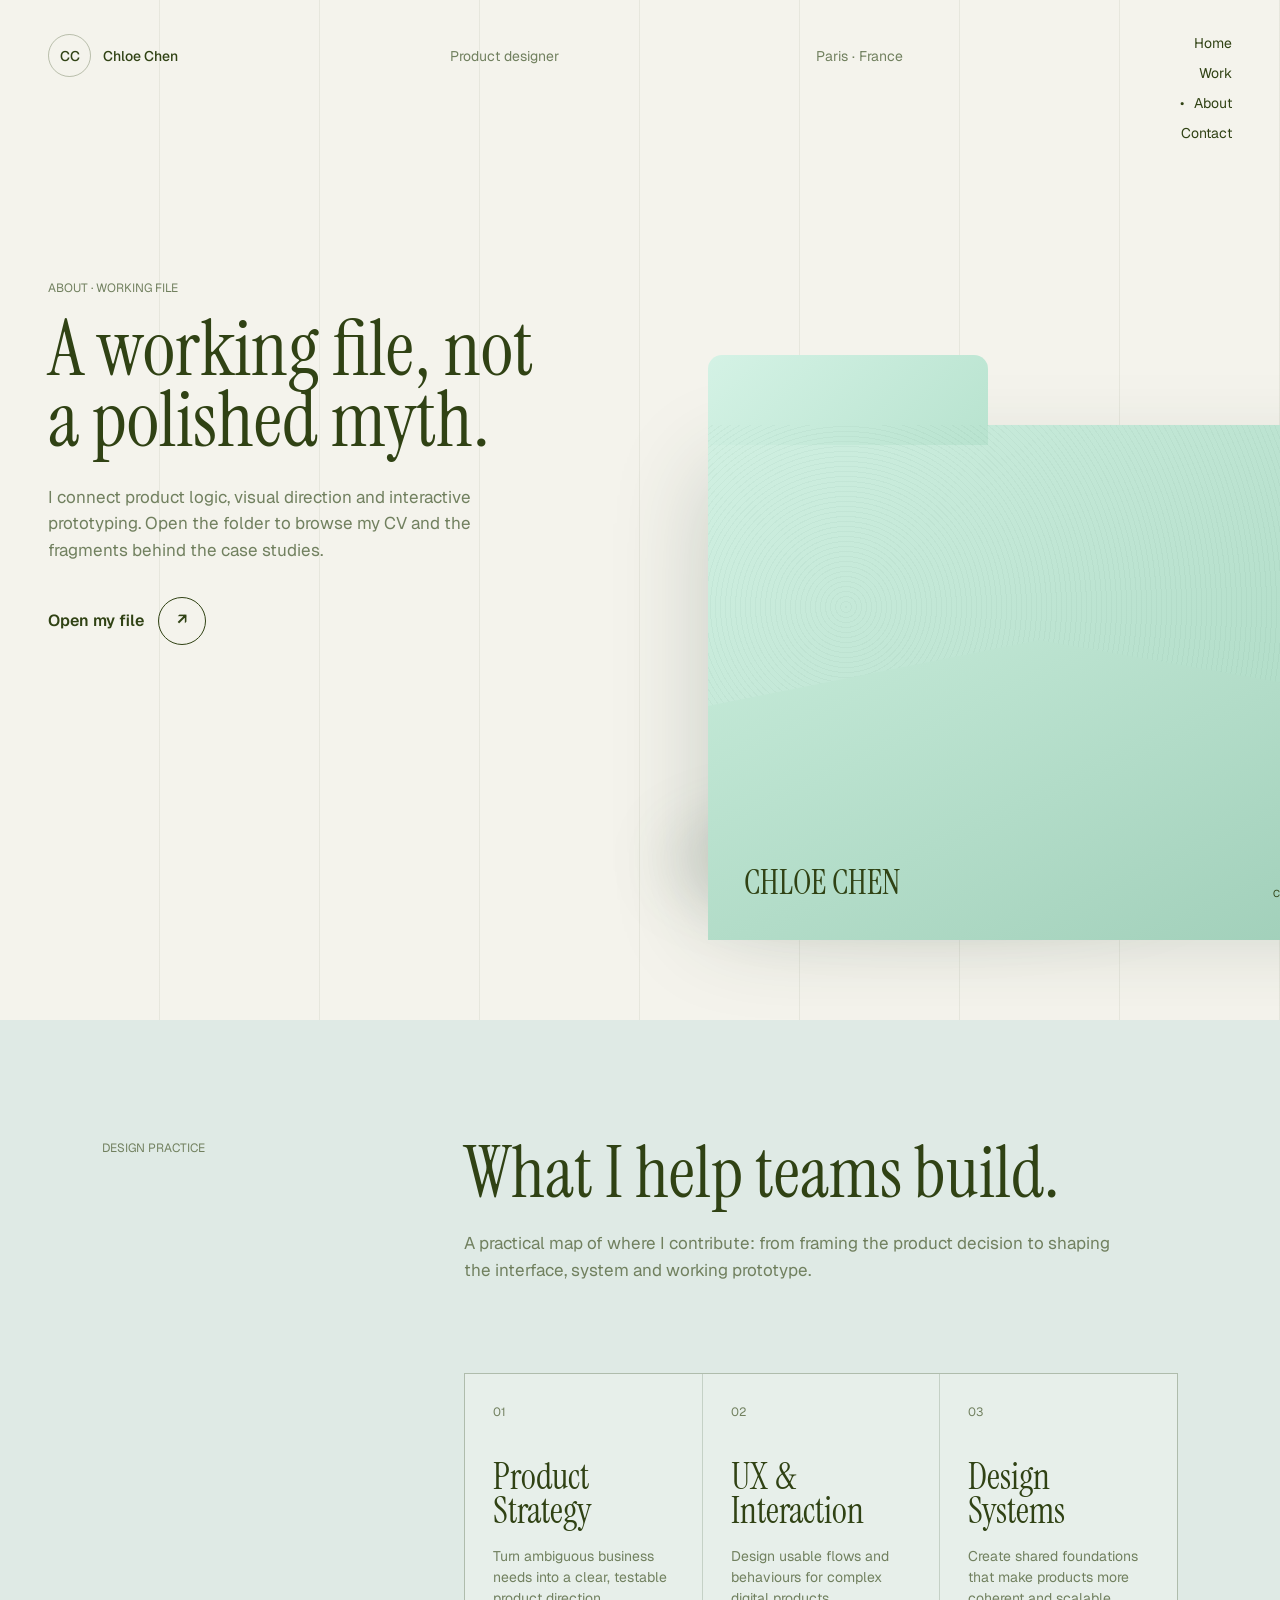
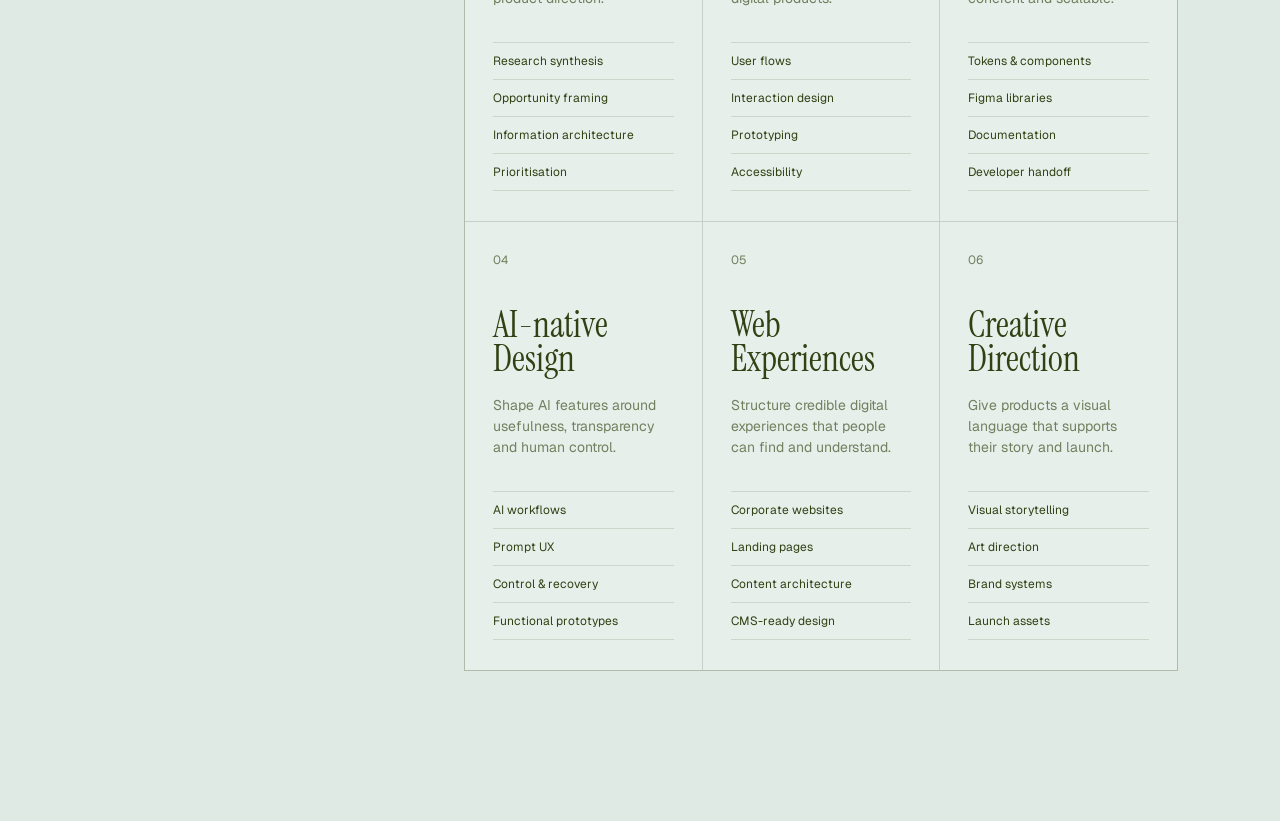
==== commit a9448a3a: "Clarify about design practice" ====
--- a/about.html
+++ b/about.html
@@ -7,14 +7,21 @@
     <title>About - Chloe Chen</title>
     <link rel="preconnect" href="https://fonts.googleapis.com" /><link rel="preconnect" href="https://fonts.gstatic.com" crossorigin />
     <link href="https://fonts.googleapis.com/css2?family=Geist:wght@400;500;600&family=Instrument+Serif:ital@0;1&display=swap" rel="stylesheet" />
-    <link rel="stylesheet" href="./src/home-about-v5.css?v=1" />
+    <link rel="stylesheet" href="./src/home-about-v5.css?v=2" />
   </head>
   <body class="about-v2">
     <a class="skip-link" href="#main">Skip to content</a>
     <header class="site-header"><a class="brand" href="./index.html"><span>CC</span><strong>Chloe Chen</strong></a><div class="header-meta"><span>Product designer</span><span>Paris · France</span></div><nav aria-label="Main navigation"><a href="./index.html">Home</a><a href="./work.html">Work</a><a class="is-active" href="./about.html">About</a><a href="./contact.html">Contact</a></nav></header>
     <main id="main" class="about-main"><section class="about-intro"><div class="about-copy"><p class="eyebrow">About · working file</p><h1>A working file, not a polished myth.</h1><p>I connect product logic, visual direction and interactive prototyping. Open the folder to browse my CV and the fragments behind the case studies.</p><button class="folder-trigger" type="button" aria-expanded="false"><span>Open my file</span><i>↗</i></button></div>
       <div class="folder-stage" tabindex="0" role="button" aria-label="Open Chloe Chen's CV folder" aria-expanded="false"><div class="folder-shadow"></div><div class="folder-back"><span class="folder-grain"></span></div><div class="cv-paper"><img src="./assets/about/cv-fr-page-1.png" alt="Chloe Chen French product design CV" /><a href="./assets/about/cv-fr-page-1.png" target="_blank">Open full CV</a></div><div class="film-card"><span></span></div><div class="portrait-card"><img src="./assets/about/chloe-cv-portrait.png" alt="Chloe Chen" /><strong>Chloe Chen</strong><span>Product designer · Paris</span></div><div class="desk-note">Systems,<br />stories and<br />working prototypes.<small>What I like to make</small></div><span class="red-clip"></span><div class="folder-front"></div><span class="folder-star"></span></div>
-    </section><section class="about-details"><p class="eyebrow">How I work</p><div><h2>Curious about the messy middle.</h2><p>I enjoy the moment when a vague business need becomes a product decision: mapping what matters, making trade-offs visible and building enough of the experience to learn from it.</p></div><div class="detail-grid"><article><b>01</b><h3>Systems</h3><p>Flows, states, components and content structures that make complexity manageable.</p></article><article><b>02</b><h3>Stories</h3><p>Clear narratives that connect user evidence, decisions and outcomes.</p></article><article><b>03</b><h3>Prototypes</h3><p>Clickable and coded experiences that help teams see, test and improve the idea.</p></article></div></section></main>
+    </section><section id="design-practice" class="about-details practice-details"><p class="eyebrow">Design practice</p><div><h2>What I help teams build.</h2><p>A practical map of where I contribute: from framing the product decision to shaping the interface, system and working prototype.</p></div><div class="practice-services">
+      <article class="service-card"><span>01</span><h3>Product Strategy</h3><p>Turn ambiguous business needs into a clear, testable product direction.</p><ul><li>Research synthesis</li><li>Opportunity framing</li><li>Information architecture</li><li>Prioritisation</li></ul></article>
+      <article class="service-card"><span>02</span><h3>UX &amp; Interaction</h3><p>Design usable flows and behaviours for complex digital products.</p><ul><li>User flows</li><li>Interaction design</li><li>Prototyping</li><li>Accessibility</li></ul></article>
+      <article class="service-card"><span>03</span><h3>Design Systems</h3><p>Create shared foundations that make products more coherent and scalable.</p><ul><li>Tokens &amp; components</li><li>Figma libraries</li><li>Documentation</li><li>Developer handoff</li></ul></article>
+      <article class="service-card"><span>04</span><h3>AI-native Design</h3><p>Shape AI features around usefulness, transparency and human control.</p><ul><li>AI workflows</li><li>Prompt UX</li><li>Control &amp; recovery</li><li>Functional prototypes</li></ul></article>
+      <article class="service-card"><span>05</span><h3>Web Experiences</h3><p>Structure credible digital experiences that people can find and understand.</p><ul><li>Corporate websites</li><li>Landing pages</li><li>Content architecture</li><li>CMS-ready design</li></ul></article>
+      <article class="service-card"><span>06</span><h3>Creative Direction</h3><p>Give products a visual language that supports their story and launch.</p><ul><li>Visual storytelling</li><li>Art direction</li><li>Brand systems</li><li>Launch assets</li></ul></article>
+    </div></section></main>
     <script src="./src/home-about-v5.js?v=1"></script>
   </body>
 </html>
--- a/src/home-about-v5.css
+++ b/src/home-about-v5.css
@@ -20,6 +20,7 @@
 .about-v2{min-height:100vh;background:repeating-linear-gradient(90deg,transparent 0,transparent calc(12.5vw - 1px),rgba(48,66,20,.07) calc(12.5vw - 1px),rgba(48,66,20,.07) 12.5vw),var(--paper)}.about-main{padding-top:110px}.about-intro{min-height:890px;padding:90px 48px 60px;display:grid;grid-template-columns:.75fr 1.35fr;gap:30px;align-items:center}.about-copy{align-self:start;margin-top:80px}.about-copy h1{width:520px;margin-top:18px;font-size:78px;line-height:.91}.about-copy>p:last-of-type{width:430px;margin-top:28px;color:var(--muted);font-size:17px;line-height:1.55}.folder-trigger{display:flex;align-items:center;gap:14px;margin-top:34px;padding:0;border:0;background:none;font-weight:600;cursor:pointer}.folder-stage{position:relative;height:760px;cursor:pointer;outline:none}.folder-stage:focus-visible{outline:2px solid var(--ink);outline-offset:8px}.folder-shadow{position:absolute;left:70px;right:40px;bottom:45px;height:110px;border-radius:50%;background:rgba(45,70,54,.16);filter:blur(32px);transition:transform .8s ease,opacity .8s ease}.folder-back{position:absolute;left:110px;top:225px;width:690px;height:455px;border-radius:8px;background:linear-gradient(135deg,#d1f0e2,#a7d7c0);box-shadow:0 45px 95px rgba(35,65,49,.22)}.folder-back::before{content:"";position:absolute;left:0;top:-70px;width:280px;height:90px;border-radius:14px 14px 0 0;background:linear-gradient(135deg,#d4f2e5,#b8e3cf)}.folder-back::after{content:"ABOUT / PROJECT FILE";position:absolute;right:34px;bottom:26px;font-size:11px;letter-spacing:.14em;color:#456a55}.folder-grain{position:absolute;inset:0;opacity:.23;mix-blend-mode:multiply;background:repeating-radial-gradient(circle at 20% 40%,rgba(70,100,80,.18) 0 1px,transparent 1px 5px)}.cv-paper{position:absolute;z-index:5;left:270px;top:205px;width:390px;height:552px;overflow:hidden;background:white;border:1px solid rgba(48,66,20,.16);box-shadow:0 35px 80px rgba(48,66,20,.23);transform:rotate(-1deg) translateY(130px) scale(.86);opacity:.3;transition:transform 1.05s cubic-bezier(.17,.82,.22,1),opacity .55s ease}.cv-paper img{height:100%;object-fit:cover;object-position:top}.cv-paper a{position:absolute;right:15px;bottom:13px;padding:7px 10px;background:#fff;border:1px solid var(--line);font-size:10px}.film-card{position:absolute;z-index:7;right:70px;top:190px;width:220px;height:150px;padding:10px;background:rgba(42,49,39,.88);box-shadow:0 22px 50px rgba(48,66,20,.18);transform:rotate(2deg) translateY(80px);opacity:.2;transition:.9s cubic-bezier(.17,.82,.22,1)}.film-card span{display:block;height:100%;background:radial-gradient(circle at 70% 28%,var(--orange),transparent 26%),radial-gradient(circle at 32% 68%,var(--lilac),transparent 39%),#20281b}.portrait-card{position:absolute;z-index:9;right:4px;top:310px;width:245px;padding:16px 16px 22px;background:#fbf6e9;box-shadow:0 26px 60px rgba(48,66,20,.18);transform:rotate(2deg) translateY(70px);opacity:.25;transition:.95s .08s cubic-bezier(.17,.82,.22,1)}.portrait-card img{height:218px;object-fit:cover}.portrait-card strong{display:block;margin-top:14px;font-family:"Instrument Serif",Georgia,serif;font-size:26px;font-weight:400}.portrait-card span{font-size:11px;color:var(--muted)}.desk-note{position:absolute;z-index:10;left:28px;top:390px;width:245px;padding:26px 22px;background:#f2df9d;box-shadow:0 24px 55px rgba(48,66,20,.14);transform:rotate(-2deg) translateY(65px);opacity:.2;transition:.9s .12s cubic-bezier(.17,.82,.22,1);font-family:"Instrument Serif",Georgia,serif;font-size:29px;line-height:1}.desk-note small{display:block;margin-top:18px;font-family:"Geist",Arial,sans-serif;font-size:10px;text-transform:uppercase;color:#746d4e}.red-clip{position:absolute;z-index:12;right:230px;top:165px;width:46px;height:106px;border:5px solid #b85447;border-radius:24px;transform:rotate(4deg) translateY(55px);opacity:.25;transition:.9s .18s cubic-bezier(.17,.82,.22,1)}.folder-front{position:absolute;z-index:8;left:110px;top:440px;width:690px;height:300px;clip-path:polygon(0 22%,48% 0,100% 21%,100% 100%,0 100%);background:linear-gradient(155deg,#c5ead8,#9fceb8);filter:drop-shadow(0 -8px 18px rgba(48,66,20,.08));transition:transform .95s cubic-bezier(.17,.82,.22,1)}.folder-front::before{content:"CHLOE CHEN";position:absolute;left:36px;bottom:35px;font-family:"Instrument Serif",Georgia,serif;font-size:34px}.folder-front::after{content:"CLICK TO OPEN";position:absolute;right:34px;bottom:40px;font-size:10px;letter-spacing:.12em}.folder-star{position:absolute;right:0;bottom:70px;width:115px;height:115px;background:conic-gradient(from 10deg,transparent 0 7%,var(--blue) 7% 12%,transparent 12% 19%,#9ee6c7 19% 25%,transparent 25% 36%,var(--lilac) 36% 43%,transparent 43% 58%,var(--green) 58% 64%,transparent 64% 79%,var(--orange) 79% 86%,transparent 86%);border-radius:45%;transition:transform 1s ease}.folder-stage.is-open .cv-paper{transform:rotate(-4deg) translateY(-175px) scale(1);opacity:1}.folder-stage.is-open .film-card{transform:rotate(11deg) translateY(-90px);opacity:1}.folder-stage.is-open .portrait-card{transform:rotate(8deg) translateY(-60px);opacity:1}.folder-stage.is-open .desk-note{transform:rotate(-11deg) translateY(-55px);opacity:1}.folder-stage.is-open .red-clip{transform:rotate(14deg) translateY(-70px);opacity:1}.folder-stage.is-open .folder-front{transform:translateY(28px) rotateX(-6deg)}.folder-stage.is-open .folder-shadow{transform:scaleX(1.08);opacity:.65}.folder-stage.is-open .folder-star{transform:rotate(90deg) scale(1.08)}.folder-stage.is-open .folder-front::after{content:"CLICK AGAIN TO CLOSE"}.about-details{padding:120px 8vw 150px;background:#dfeae5;display:grid;grid-template-columns:.45fr 1.1fr;gap:70px}.about-details h2{font-size:72px;line-height:.92}.about-details>div>p{width:min(650px,100%);margin-top:24px;color:var(--muted);font-size:17px;line-height:1.55}.detail-grid{grid-column:2;display:grid;grid-template-columns:repeat(3,1fr);gap:1px;margin-top:20px;background:var(--line)}.detail-grid article{min-height:250px;padding:28px;background:#e7efea}.detail-grid b{font-family:"Instrument Serif",Georgia,serif;font-size:48px;font-weight:400}.detail-grid h3{margin-top:34px}.detail-grid p{margin-top:12px;color:var(--muted);font-size:14px;line-height:1.5}
 
 .folder-stage:not(.is-open) .cv-paper,.folder-stage:not(.is-open) .film-card,.folder-stage:not(.is-open) .portrait-card,.folder-stage:not(.is-open) .desk-note,.folder-stage:not(.is-open) .red-clip{opacity:0}
+.practice-details{align-items:start}.practice-services{grid-column:2;display:grid;grid-template-columns:repeat(3,minmax(0,1fr));gap:1px;margin-top:20px;background:var(--line);border:1px solid var(--line)}.service-card{position:relative;min-height:390px;padding:30px 28px;background:#e7efea;overflow:hidden;transition:transform .45s cubic-bezier(.2,.75,.2,1),background .45s ease}.service-card::before{content:"";position:absolute;inset:0 0 auto;height:5px;opacity:0;transform:scaleX(.25);transform-origin:left;transition:opacity .4s ease,transform .5s cubic-bezier(.2,.75,.2,1);background:linear-gradient(90deg,var(--orange),var(--lilac),var(--blue),var(--green))}.service-card:hover{z-index:2;transform:translateY(-8px);background:#f1f4ee}.service-card:hover::before{opacity:1;transform:scaleX(1)}.service-card>span{display:block;color:var(--muted);font-size:12px}.service-card h3{margin-top:40px;font-family:"Instrument Serif",Georgia,serif;font-size:36px;font-weight:400;line-height:.95}.service-card>p{min-height:74px;margin-top:18px;color:var(--muted);font-size:14px;line-height:1.5}.service-card ul{margin:22px 0 0;padding:0;list-style:none;border-top:1px solid var(--line)}.service-card li{padding:10px 0;border-bottom:1px solid var(--line);font-size:12px}
 [data-reveal]{opacity:0;transform:translateY(46px);transition:opacity .85s ease,transform 1s cubic-bezier(.2,.72,.16,1)}[data-reveal].is-visible{opacity:1;transform:translateY(0)}
 
 /* One shared visual layer carries the first three scenes. */
@@ -33,6 +34,6 @@
 .v5-work{background:linear-gradient(180deg,#f1f2eb 0,var(--paper) 24%,var(--paper) 100%)}
 .v5-method{background:linear-gradient(180deg,var(--paper) 0,#e5ede6 24%,#e5ede6 100%)}
 .v5-about-teaser{background:linear-gradient(180deg,#e5ede6 0,#dfeae5 24%,#dfeae5 100%)}
-@media(max-width:900px){html,body{max-width:100%;overflow-x:hidden}.site-header{grid-template-columns:1fr auto;padding:22px 20px}.header-meta{display:none}.site-header nav{gap:8px}.v5-hero,.v5-practice,.v5-capabilities,.v5-work,.v5-method,.v5-about-teaser,.v5-contact{padding-left:20px;padding-right:20px}.v5-hero h1{font-size:60px}.hero-portrait{display:none}.practice-field{width:650px}.practice-globe{width:180px;font-size:25px}.globe-a{left:1%}.globe-b{right:1%}.globe-c{left:31%}.content-shell{width:100%}.capability-layout,.method-heading,.about-teaser-layout,.about-intro,.about-details{grid-template-columns:1fr}.capability-intro{position:relative;top:auto}.capability-intro>p:last-child{width:100%}.capability-row{grid-template-columns:38px 1fr}.capability-row p{grid-column:2}.work-heading{display:block}.work-heading>p{width:100%;margin-top:20px}.project-sheet{transform:scale(.7)!important}.project-ftl{left:-12%}.project-lvv{left:22%}.project-ai{right:-13%}.method-heading h2,.about-teaser-copy h2{font-size:60px}.method-path{width:100%;height:980px;transform:none}.method-card{width:285px;min-height:220px;padding:24px}.method-card b{margin-bottom:28px}.card-one{left:0;top:90px}.card-two{left:42px;top:350px}.card-three{right:0;top:610px}.method-stamp{right:0;top:8px}.method-note{left:8px;bottom:5px;width:330px;font-size:24px}.portrait-portal{width:335px;height:455px;margin:auto}.about-teaser-copy>p:last-of-type{width:100%}.about-intro{padding:120px 20px 50px;overflow:hidden}.about-copy{margin-top:0}.about-copy h1,.about-copy>p:last-of-type{width:100%}.folder-stage{width:900px;height:760px;transform:scale(.4);transform-origin:left top;margin-top:20px;margin-bottom:-430px}.about-details{padding:90px 20px}.detail-grid{grid-column:1;grid-template-columns:1fr}.v5-contact h2{font-size:64px}.contact-copy>p:last-of-type{width:100%}}
+@media(max-width:900px){html,body{max-width:100%;overflow-x:hidden}.site-header{grid-template-columns:1fr auto;padding:22px 20px}.header-meta{display:none}.site-header nav{gap:8px}.v5-hero,.v5-practice,.v5-capabilities,.v5-work,.v5-method,.v5-about-teaser,.v5-contact{padding-left:20px;padding-right:20px}.v5-hero h1{font-size:60px}.hero-portrait{display:none}.practice-field{width:650px}.practice-globe{width:180px;font-size:25px}.globe-a{left:1%}.globe-b{right:1%}.globe-c{left:31%}.content-shell{width:100%}.capability-layout,.method-heading,.about-teaser-layout,.about-intro,.about-details{grid-template-columns:1fr}.capability-intro{position:relative;top:auto}.capability-intro>p:last-child{width:100%}.capability-row{grid-template-columns:38px 1fr}.capability-row p{grid-column:2}.work-heading{display:block}.work-heading>p{width:100%;margin-top:20px}.project-sheet{transform:scale(.7)!important}.project-ftl{left:-12%}.project-lvv{left:22%}.project-ai{right:-13%}.method-heading h2,.about-teaser-copy h2{font-size:60px}.method-path{width:100%;height:980px;transform:none}.method-card{width:285px;min-height:220px;padding:24px}.method-card b{margin-bottom:28px}.card-one{left:0;top:90px}.card-two{left:42px;top:350px}.card-three{right:0;top:610px}.method-stamp{right:0;top:8px}.method-note{left:8px;bottom:5px;width:330px;font-size:24px}.portrait-portal{width:335px;height:455px;margin:auto}.about-teaser-copy>p:last-of-type{width:100%}.about-intro{padding:120px 20px 50px;overflow:hidden}.about-copy{margin-top:0}.about-copy h1,.about-copy>p:last-of-type{width:100%}.folder-stage{width:900px;height:760px;transform:scale(.4);transform-origin:left top;margin-top:20px;margin-bottom:-430px}.about-details{padding:90px 20px}.detail-grid,.practice-services{grid-column:1;grid-template-columns:1fr}.service-card{min-height:330px}.v5-contact h2{font-size:64px}.contact-copy>p:last-of-type{width:100%}}
 @media(prefers-reduced-motion:reduce){html{scroll-behavior:auto}*,*::before,*::after{animation:none!important;transition-duration:.01ms!important}[data-reveal]{opacity:1;transform:none!important}}
 @media(prefers-reduced-motion:reduce){.home-continuity{display:none}.v5-practice{background:conic-gradient(from 28deg at 50% 48%,#ddcbed,#c7e9fa,#a7e79a,#fff0b7,#ddcbed)}}
